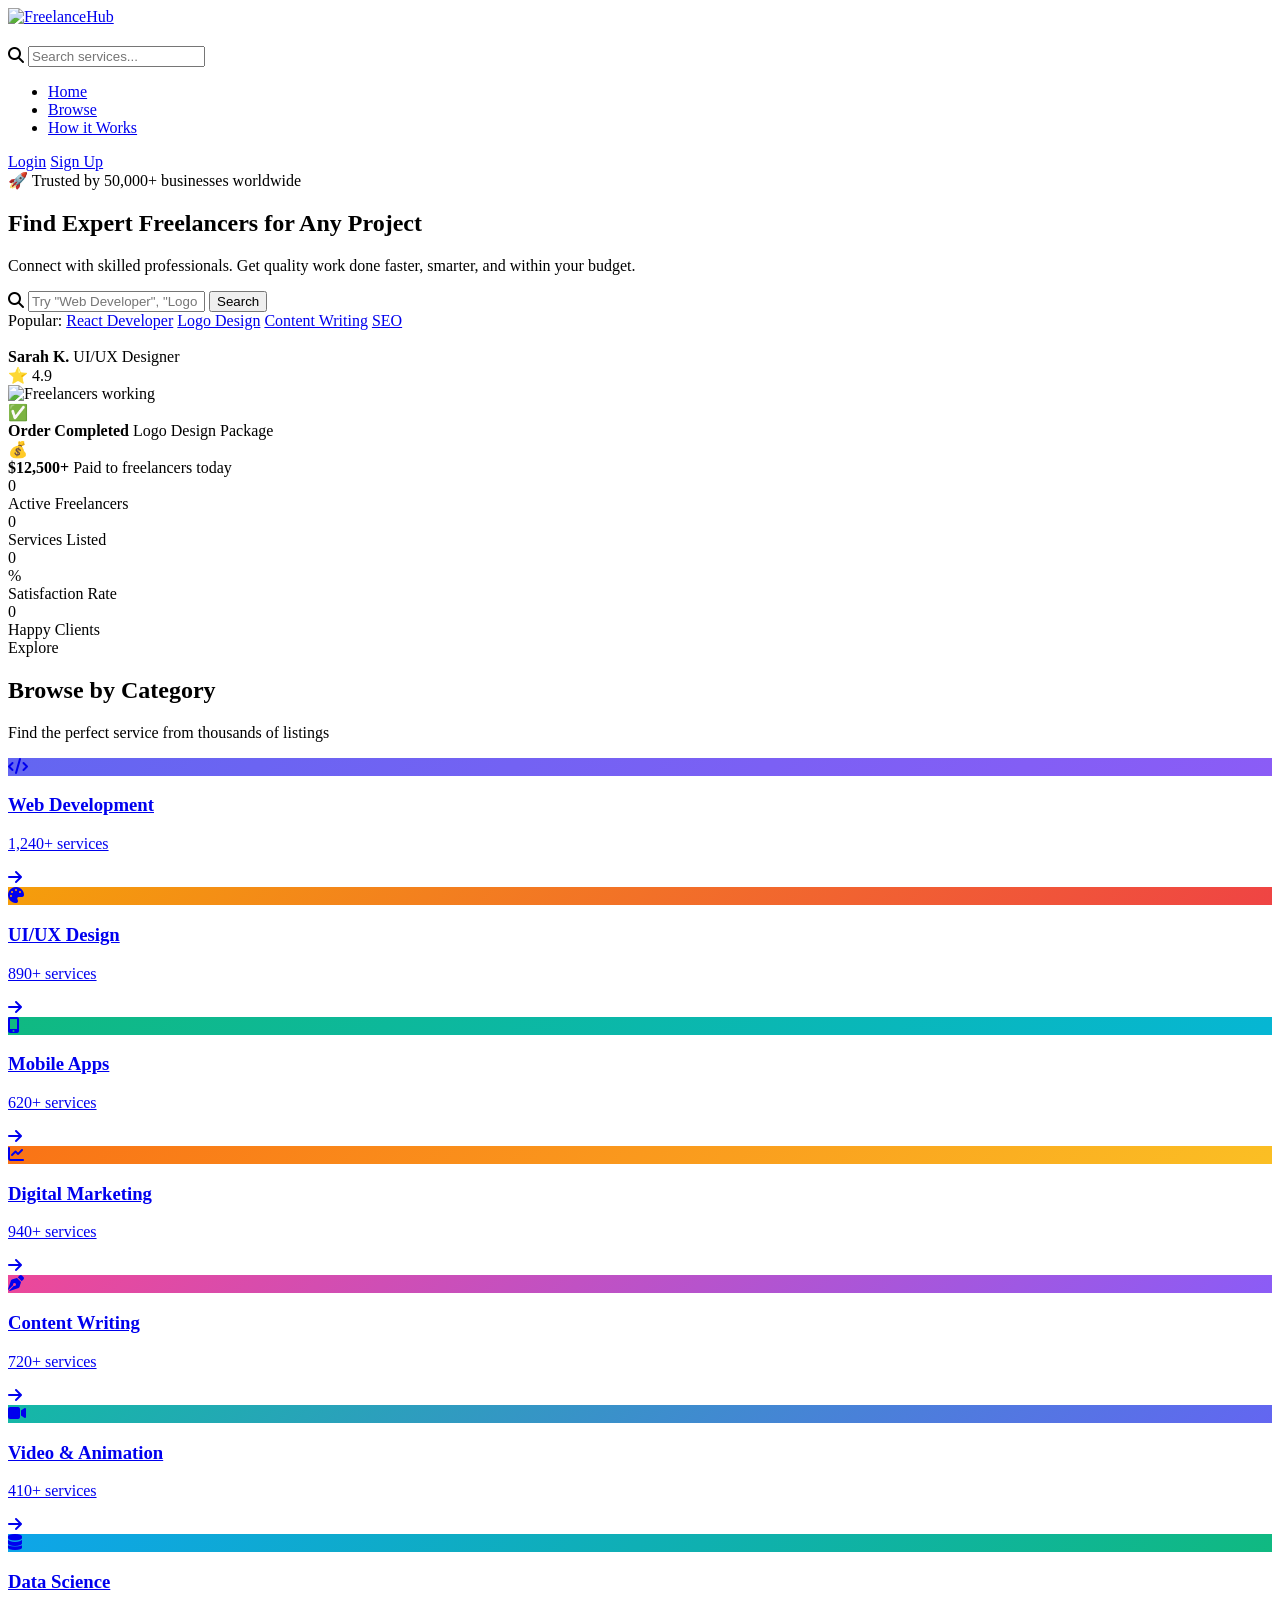
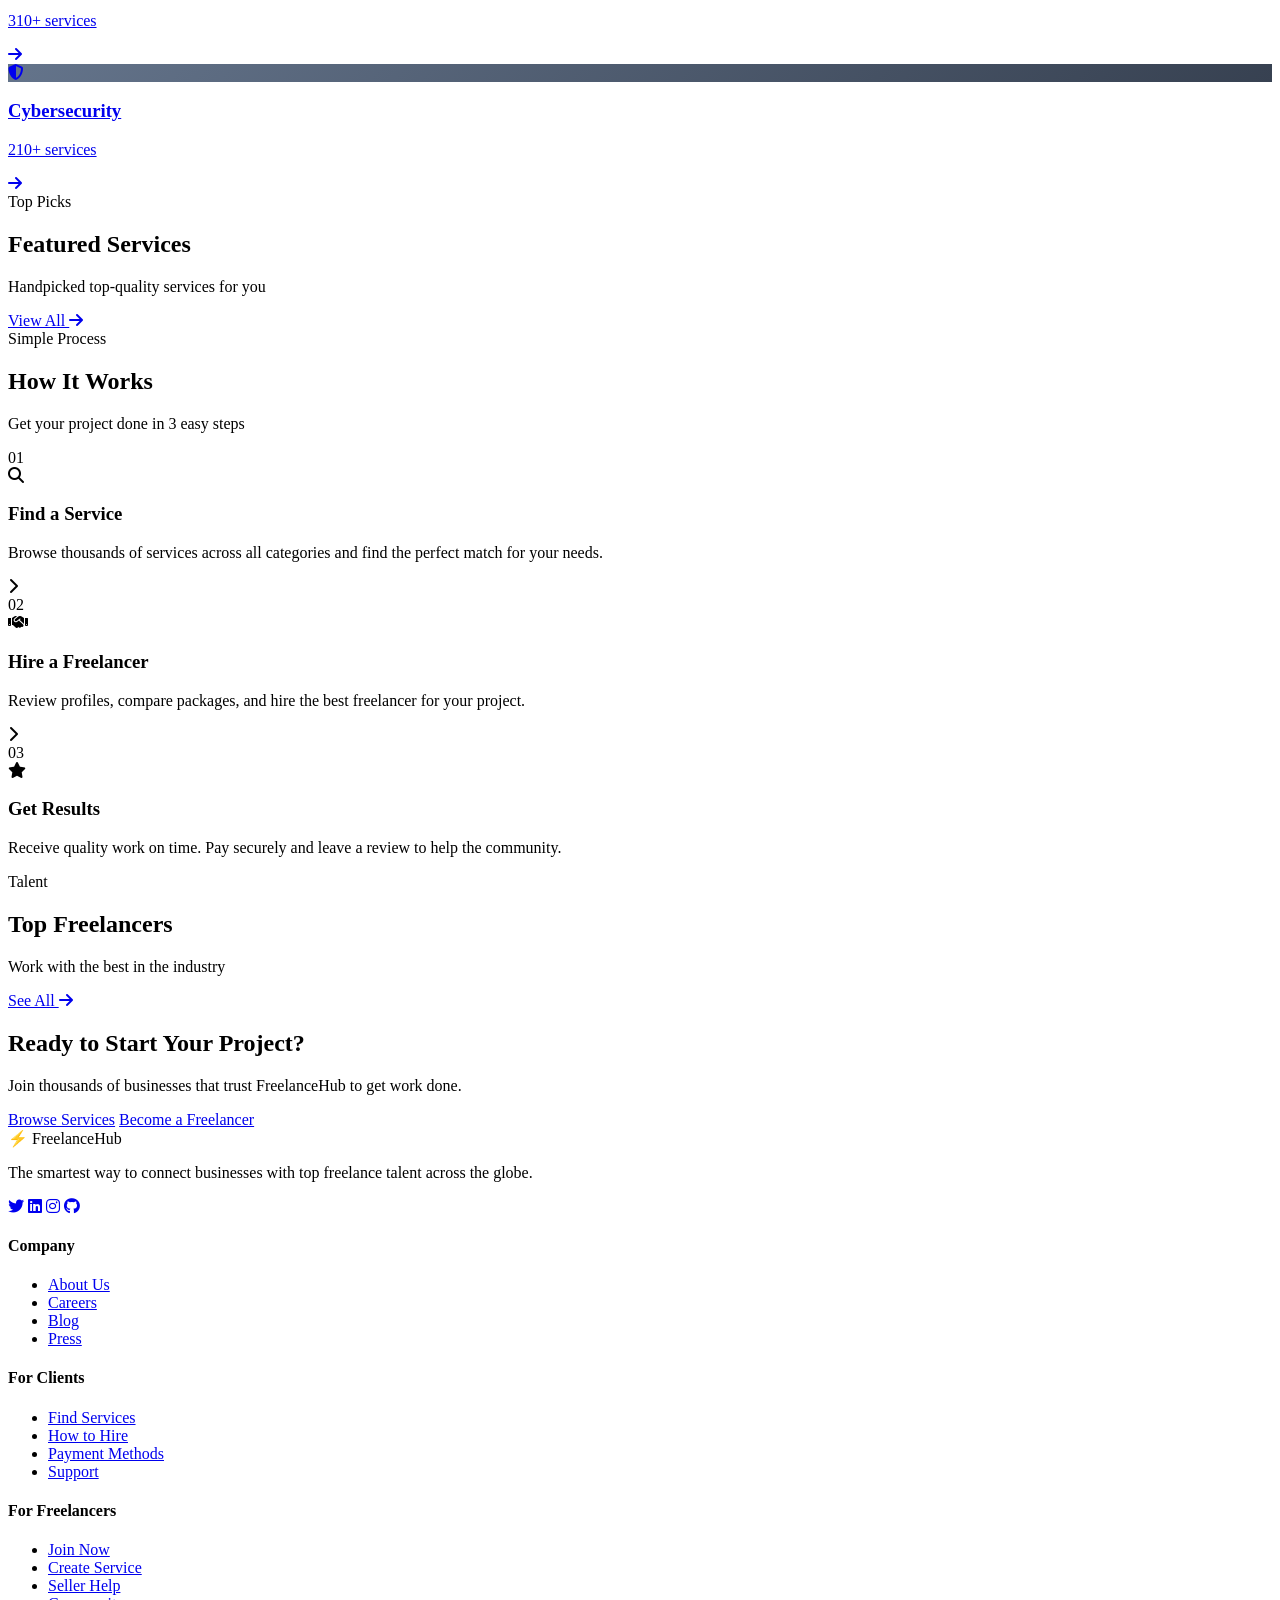
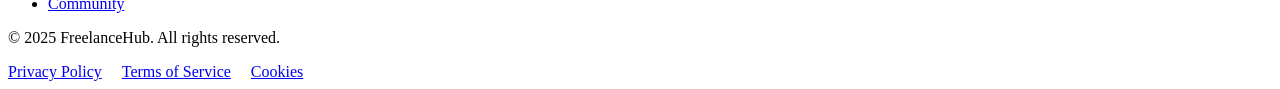
==== index.html @ 676a35e8 "Add files via upload" ====
<!doctype html>
<html lang="en">
  <head>
    <meta charset="UTF-8" />
    <meta name="viewport" content="width=device-width, initial-scale=1.0" />
    <title>FreelanceHub — Find Top Freelance Services</title>
    <!-- YAHAN ADD KARO ↓ -->
    <link rel="icon" type="image/svg+xml" href="assets/images/favicon.svg" />
    <link rel="stylesheet" href="css/style.css" />
    <link rel="stylesheet" href="css/home.css" />
    <link
      rel="stylesheet"
      href="https://cdnjs.cloudflare.com/ajax/libs/font-awesome/6.5.0/css/all.min.css"
    />
  </head>
  <body>
    <!-- ===== NAVBAR ===== -->
    <nav class="navbar" id="navbar">
      <div class="container">
        <div class="nav-inner">
          <a href="index.html" class="nav-logo">
            <img
              src="assets/images/logo.svg"
              alt="FreelanceHub"
              height="38"
              style="display: block"
            />
          </a>

          <div class="nav-search">
            <i class="fa fa-search search-icon"></i>
            <input
              type="text"
              placeholder="Search services..."
              id="navSearch"
            />
          </div>

          <ul class="nav-links">
            <li><a href="index.html" class="active">Home</a></li>
            <li><a href="browse.html">Browse</a></li>
            <li><a href="#">How it Works</a></li>
          </ul>

          <div class="nav-actions">
            <a href="login.html" class="btn btn-outline btn-sm">Login</a>
            <a href="register.html" class="btn btn-primary btn-sm">Sign Up</a>
          </div>

          <div class="hamburger" id="hamburger">
            <span></span><span></span><span></span>
          </div>
        </div>
      </div>
    </nav>

    <!-- ===== HERO SECTION ===== -->
    <section class="hero">
      <div class="hero-bg">
        <div class="hero-blob blob-1"></div>
        <div class="hero-blob blob-2"></div>
        <div class="hero-blob blob-3"></div>
      </div>

      <div class="container">
        <div class="hero-content">
          <div class="hero-badge">
            <span>🚀</span> Trusted by 50,000+ businesses worldwide
          </div>

          <h1 class="hero-title">
            Find <span class="gradient-text">Expert Freelancers</span>
            for Any Project
          </h1>

          <p class="hero-subtitle">
            Connect with skilled professionals. Get quality work done faster,
            smarter, and within your budget.
          </p>

          <!-- Search Bar -->
          <div class="hero-search">
            <div class="search-wrap">
              <i class="fa fa-search"></i>
              <input
                type="text"
                id="heroSearch"
                placeholder='Try "Web Developer", "Logo Design", "SEO"...'
              />
              <button class="search-btn" onclick="handleSearch()">
                Search
              </button>
            </div>
            <div class="popular-tags">
              <span>Popular:</span>
              <a href="browse.html?search=React Developer">React Developer</a>
              <a href="browse.html?search=Logo Design">Logo Design</a>
              <a href="browse.html?search=Content Writing">Content Writing</a>
              <a href="browse.html?search=SEO">SEO</a>
            </div>
          </div>
        </div>

        <!-- Hero Image / Illustration -->
        <div class="hero-visual">
          <div class="hero-card floating-card card-1">
            <div class="fc-avatar">
              <img src="https://i.pravatar.cc/40?img=1" alt="" />
              <div class="online-dot"></div>
            </div>
            <div class="fc-info">
              <strong>Sarah K.</strong>
              <span>UI/UX Designer</span>
            </div>
            <div class="fc-rating">⭐ 4.9</div>
          </div>

          <div class="hero-img-wrap">
            <img
              src="https://images.unsplash.com/photo-1600880292203-757bb62b4baf?w=500&q=80"
              alt="Freelancers working"
              class="hero-img"
            />
            <div class="hero-img-overlay"></div>
          </div>

          <div class="hero-card floating-card card-2">
            <div class="fc-icon">✅</div>
            <div class="fc-info">
              <strong>Order Completed</strong>
              <span>Logo Design Package</span>
            </div>
          </div>

          <div class="hero-card floating-card card-3">
            <div class="fc-icon">💰</div>
            <div class="fc-info">
              <strong>$12,500+</strong>
              <span>Paid to freelancers today</span>
            </div>
          </div>
        </div>
      </div>
    </section>

    <!-- ===== STATS SECTION ===== -->
    <section class="stats-section">
      <div class="container">
        <div class="stats-grid">
          <div class="stat-item">
            <div class="stat-number" data-target="5000">0</div>
            <div class="stat-label">Active Freelancers</div>
          </div>
          <div class="stat-item">
            <div class="stat-number" data-target="12000">0</div>
            <div class="stat-label">Services Listed</div>
          </div>
          <div class="stat-item">
            <div class="stat-number" data-target="98">0</div>
            <div class="stat-suffix">%</div>
            <div class="stat-label">Satisfaction Rate</div>
          </div>
          <div class="stat-item">
            <div class="stat-number" data-target="50000">0</div>
            <div class="stat-label">Happy Clients</div>
          </div>
        </div>
      </div>
    </section>

    <!-- ===== CATEGORIES SECTION ===== -->
    <section class="section-padding categories-section">
      <div class="container">
        <div class="section-header text-center">
          <div class="section-tag">Explore</div>
          <h2 class="section-title">Browse by Category</h2>
          <p class="section-subtitle">
            Find the perfect service from thousands of listings
          </p>
        </div>

        <div class="categories-grid">
          <a href="browse.html?category=Web+Development" class="category-card">
            <div
              class="cat-icon"
              style="background: linear-gradient(135deg, #6366f1, #8b5cf6)"
            >
              <i class="fa fa-code"></i>
            </div>
            <h3>Web Development</h3>
            <p>1,240+ services</p>
            <div class="cat-arrow"><i class="fa fa-arrow-right"></i></div>
          </a>

          <a href="browse.html?category=UI+UX+Design" class="category-card">
            <div
              class="cat-icon"
              style="background: linear-gradient(135deg, #f59e0b, #ef4444)"
            >
              <i class="fa fa-palette"></i>
            </div>
            <h3>UI/UX Design</h3>
            <p>890+ services</p>
            <div class="cat-arrow"><i class="fa fa-arrow-right"></i></div>
          </a>

          <a
            href="browse.html?category=Mobile+Development"
            class="category-card"
          >
            <div
              class="cat-icon"
              style="background: linear-gradient(135deg, #10b981, #06b6d4)"
            >
              <i class="fa fa-mobile-alt"></i>
            </div>
            <h3>Mobile Apps</h3>
            <p>620+ services</p>
            <div class="cat-arrow"><i class="fa fa-arrow-right"></i></div>
          </a>

          <a
            href="browse.html?category=Digital+Marketing"
            class="category-card"
          >
            <div
              class="cat-icon"
              style="background: linear-gradient(135deg, #f97316, #fbbf24)"
            >
              <i class="fa fa-chart-line"></i>
            </div>
            <h3>Digital Marketing</h3>
            <p>940+ services</p>
            <div class="cat-arrow"><i class="fa fa-arrow-right"></i></div>
          </a>

          <a href="browse.html?category=Content+Writing" class="category-card">
            <div
              class="cat-icon"
              style="background: linear-gradient(135deg, #ec4899, #8b5cf6)"
            >
              <i class="fa fa-pen-nib"></i>
            </div>
            <h3>Content Writing</h3>
            <p>720+ services</p>
            <div class="cat-arrow"><i class="fa fa-arrow-right"></i></div>
          </a>

          <a href="browse.html?category=Video+Animation" class="category-card">
            <div
              class="cat-icon"
              style="background: linear-gradient(135deg, #14b8a6, #6366f1)"
            >
              <i class="fa fa-video"></i>
            </div>
            <h3>Video & Animation</h3>
            <p>410+ services</p>
            <div class="cat-arrow"><i class="fa fa-arrow-right"></i></div>
          </a>

          <a href="browse.html?category=Data+Science" class="category-card">
            <div
              class="cat-icon"
              style="background: linear-gradient(135deg, #0ea5e9, #10b981)"
            >
              <i class="fa fa-database"></i>
            </div>
            <h3>Data Science</h3>
            <p>310+ services</p>
            <div class="cat-arrow"><i class="fa fa-arrow-right"></i></div>
          </a>

          <a href="browse.html?category=Cybersecurity" class="category-card">
            <div
              class="cat-icon"
              style="background: linear-gradient(135deg, #64748b, #374151)"
            >
              <i class="fa fa-shield-halved"></i>
            </div>
            <h3>Cybersecurity</h3>
            <p>210+ services</p>
            <div class="cat-arrow"><i class="fa fa-arrow-right"></i></div>
          </a>
        </div>
      </div>
    </section>

    <!-- ===== FEATURED SERVICES ===== -->
    <section class="section-padding featured-section">
      <div class="container">
        <div class="section-header">
          <div>
            <div class="section-tag">Top Picks</div>
            <h2 class="section-title">Featured Services</h2>
            <p class="section-subtitle">
              Handpicked top-quality services for you
            </p>
          </div>
          <a href="browse.html" class="btn btn-outline">
            View All <i class="fa fa-arrow-right"></i>
          </a>
        </div>

        <div class="services-grid" id="featuredServices">
          <!-- Cards injected by JS -->
        </div>
      </div>
    </section>

    <!-- ===== HOW IT WORKS ===== -->
    <section class="section-padding how-section">
      <div class="container">
        <div class="section-header text-center">
          <div class="section-tag">Simple Process</div>
          <h2 class="section-title">How It Works</h2>
          <p class="section-subtitle">Get your project done in 3 easy steps</p>
        </div>

        <div class="steps-grid">
          <div class="step-card">
            <div class="step-number">01</div>
            <div class="step-icon"><i class="fa fa-search"></i></div>
            <h3>Find a Service</h3>
            <p>
              Browse thousands of services across all categories and find the
              perfect match for your needs.
            </p>
          </div>
          <div class="step-connector"><i class="fa fa-chevron-right"></i></div>

          <div class="step-card">
            <div class="step-number">02</div>
            <div class="step-icon"><i class="fa fa-handshake"></i></div>
            <h3>Hire a Freelancer</h3>
            <p>
              Review profiles, compare packages, and hire the best freelancer
              for your project.
            </p>
          </div>
          <div class="step-connector"><i class="fa fa-chevron-right"></i></div>

          <div class="step-card">
            <div class="step-number">03</div>
            <div class="step-icon"><i class="fa fa-star"></i></div>
            <h3>Get Results</h3>
            <p>
              Receive quality work on time. Pay securely and leave a review to
              help the community.
            </p>
          </div>
        </div>
      </div>
    </section>

    <!-- ===== TOP FREELANCERS ===== -->
    <section class="section-padding freelancers-section">
      <div class="container">
        <div class="section-header">
          <div>
            <div class="section-tag">Talent</div>
            <h2 class="section-title">Top Freelancers</h2>
            <p class="section-subtitle">Work with the best in the industry</p>
          </div>
          <a href="browse.html" class="btn btn-outline">
            See All <i class="fa fa-arrow-right"></i>
          </a>
        </div>

        <div class="freelancers-grid" id="topFreelancers">
          <!-- Injected by JS -->
        </div>
      </div>
    </section>

    <!-- ===== CTA SECTION ===== -->
    <section class="cta-section">
      <div class="container">
        <div class="cta-inner">
          <div class="cta-blob"></div>
          <h2>Ready to Start Your Project?</h2>
          <p>
            Join thousands of businesses that trust FreelanceHub to get work
            done.
          </p>
          <div class="cta-actions">
            <a href="browse.html" class="btn btn-white btn-lg"
              >Browse Services</a
            >
            <a href="register.html" class="btn btn-outline-white btn-lg"
              >Become a Freelancer</a
            >
          </div>
        </div>
      </div>
    </section>

    <!-- ===== FOOTER ===== -->
    <footer class="footer">
      <div class="container">
        <div class="footer-grid">
          <div class="footer-brand">
            <div class="logo">⚡ FreelanceHub</div>
            <p>
              The smartest way to connect businesses with top freelance talent
              across the globe.
            </p>
            <div class="footer-socials">
              <a href="#" class="social-btn"><i class="fab fa-twitter"></i></a>
              <a href="#" class="social-btn"><i class="fab fa-linkedin"></i></a>
              <a href="#" class="social-btn"
                ><i class="fab fa-instagram"></i
              ></a>
              <a href="#" class="social-btn"><i class="fab fa-github"></i></a>
            </div>
          </div>

          <div class="footer-col">
            <h4>Company</h4>
            <ul>
              <li><a href="#">About Us</a></li>
              <li><a href="#">Careers</a></li>
              <li><a href="#">Blog</a></li>
              <li><a href="#">Press</a></li>
            </ul>
          </div>

          <div class="footer-col">
            <h4>For Clients</h4>
            <ul>
              <li><a href="browse.html">Find Services</a></li>
              <li><a href="#">How to Hire</a></li>
              <li><a href="#">Payment Methods</a></li>
              <li><a href="#">Support</a></li>
            </ul>
          </div>

          <div class="footer-col">
            <h4>For Freelancers</h4>
            <ul>
              <li><a href="register.html">Join Now</a></li>
              <li><a href="#">Create Service</a></li>
              <li><a href="#">Seller Help</a></li>
              <li><a href="#">Community</a></li>
            </ul>
          </div>
        </div>

        <div class="footer-bottom">
          <p>&copy; 2025 FreelanceHub. All rights reserved.</p>
          <div style="display: flex; gap: 20px">
            <a href="#">Privacy Policy</a>
            <a href="#">Terms of Service</a>
            <a href="#">Cookies</a>
          </div>
        </div>
      </div>
    </footer>

    <script src="js/main.js"></script>
    <script src="js/home.js"></script>
  </body>
</html>
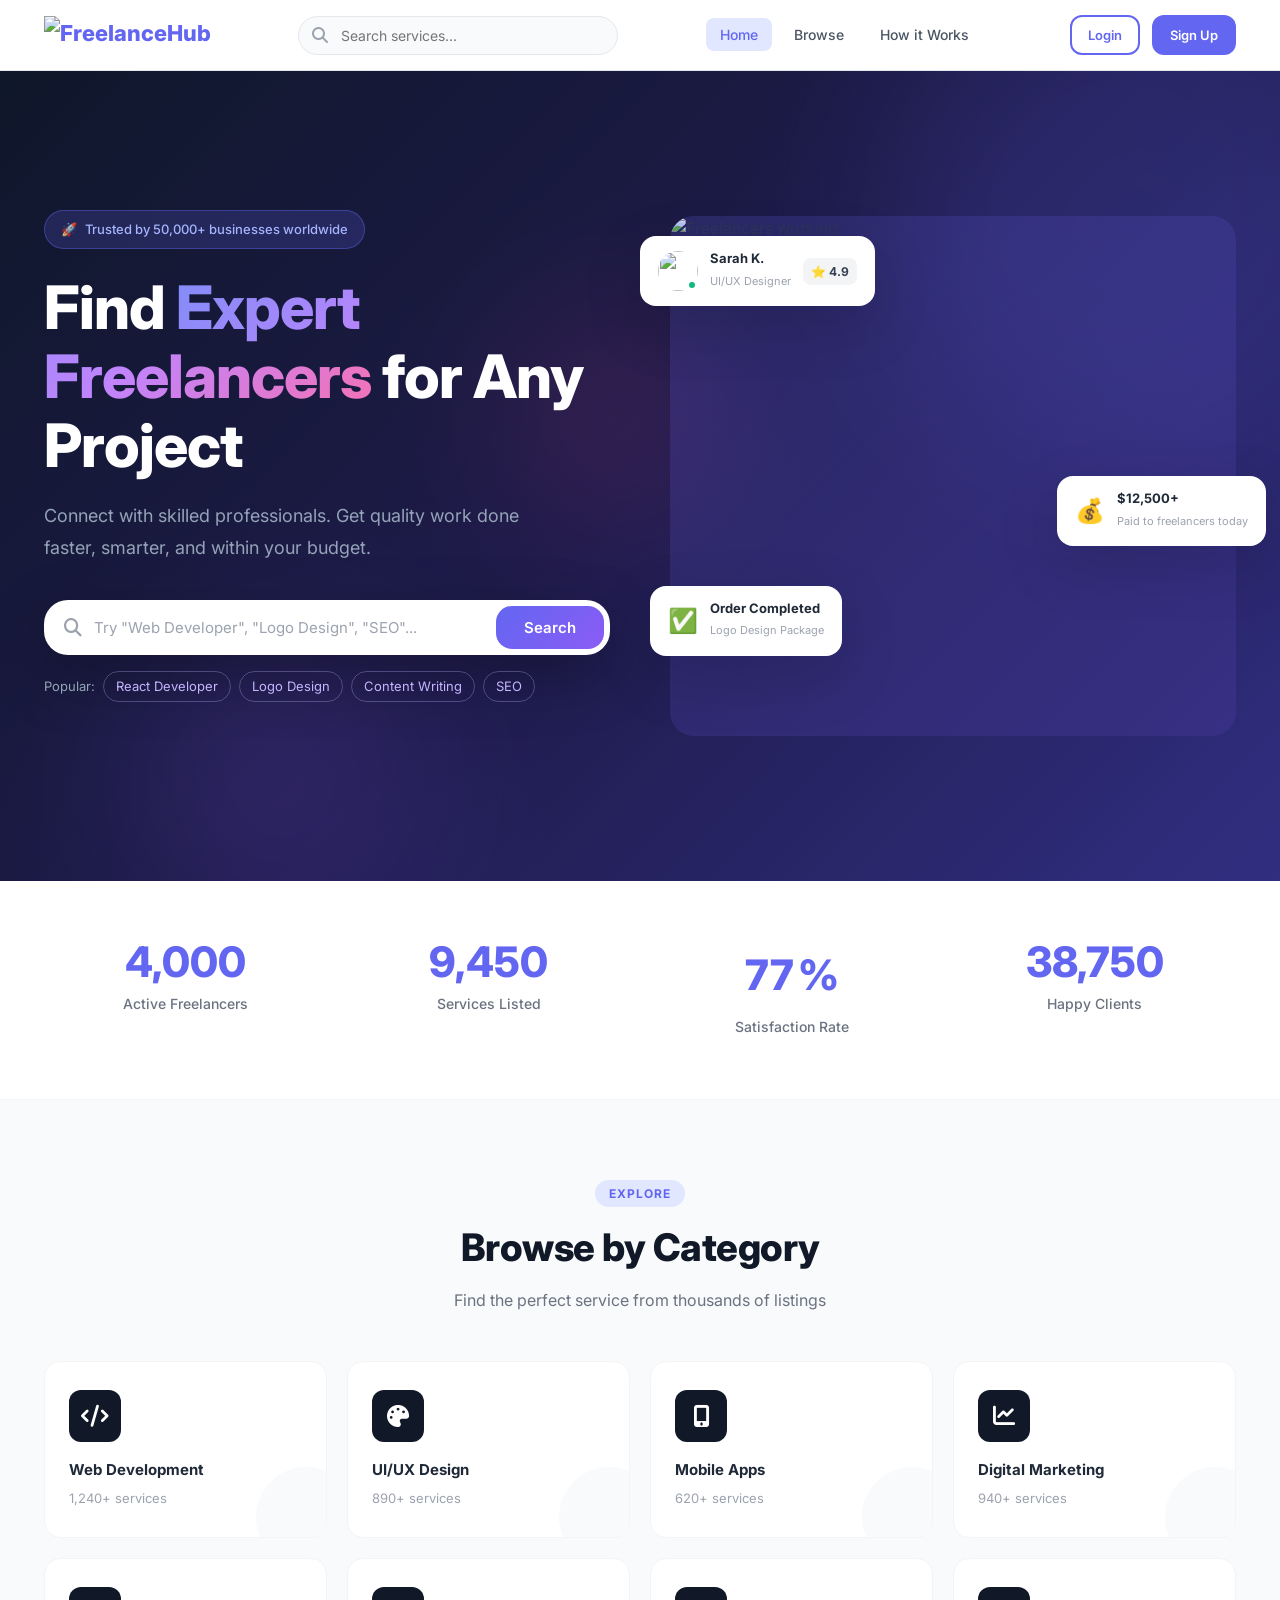
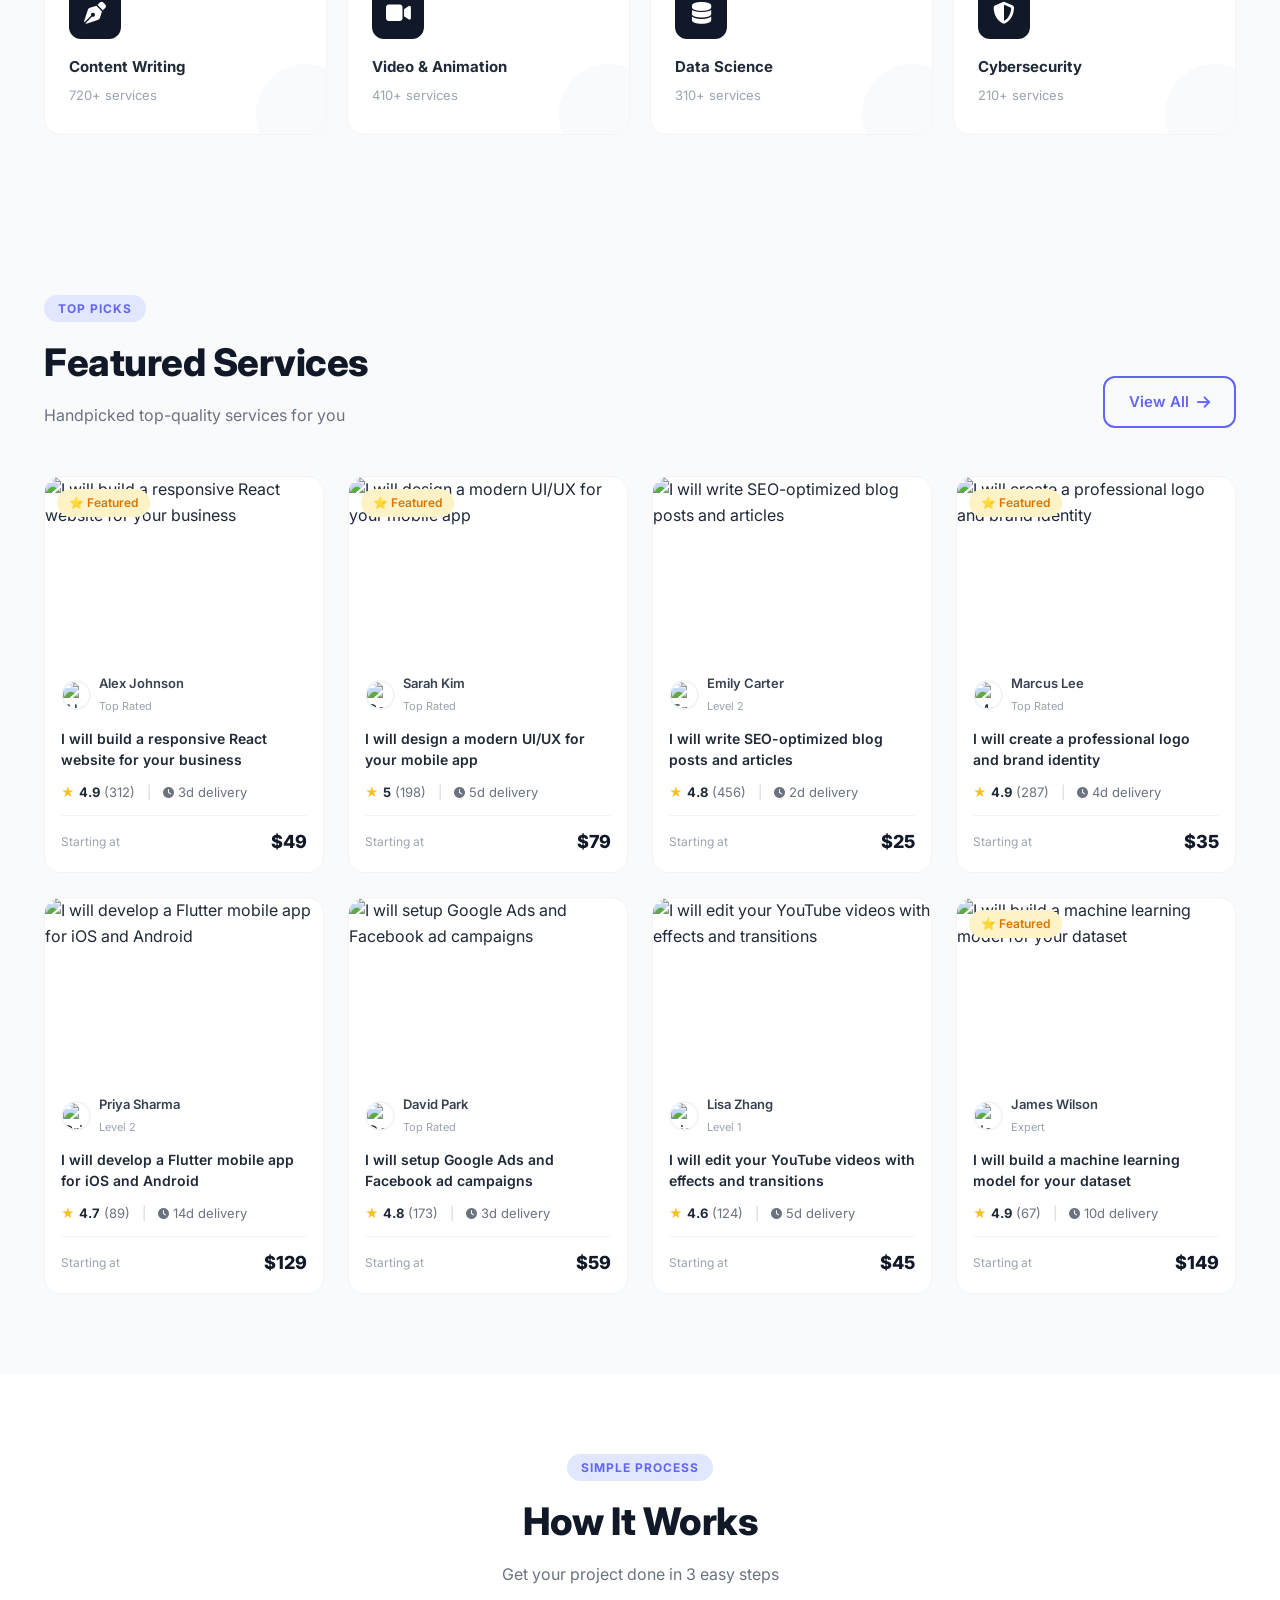
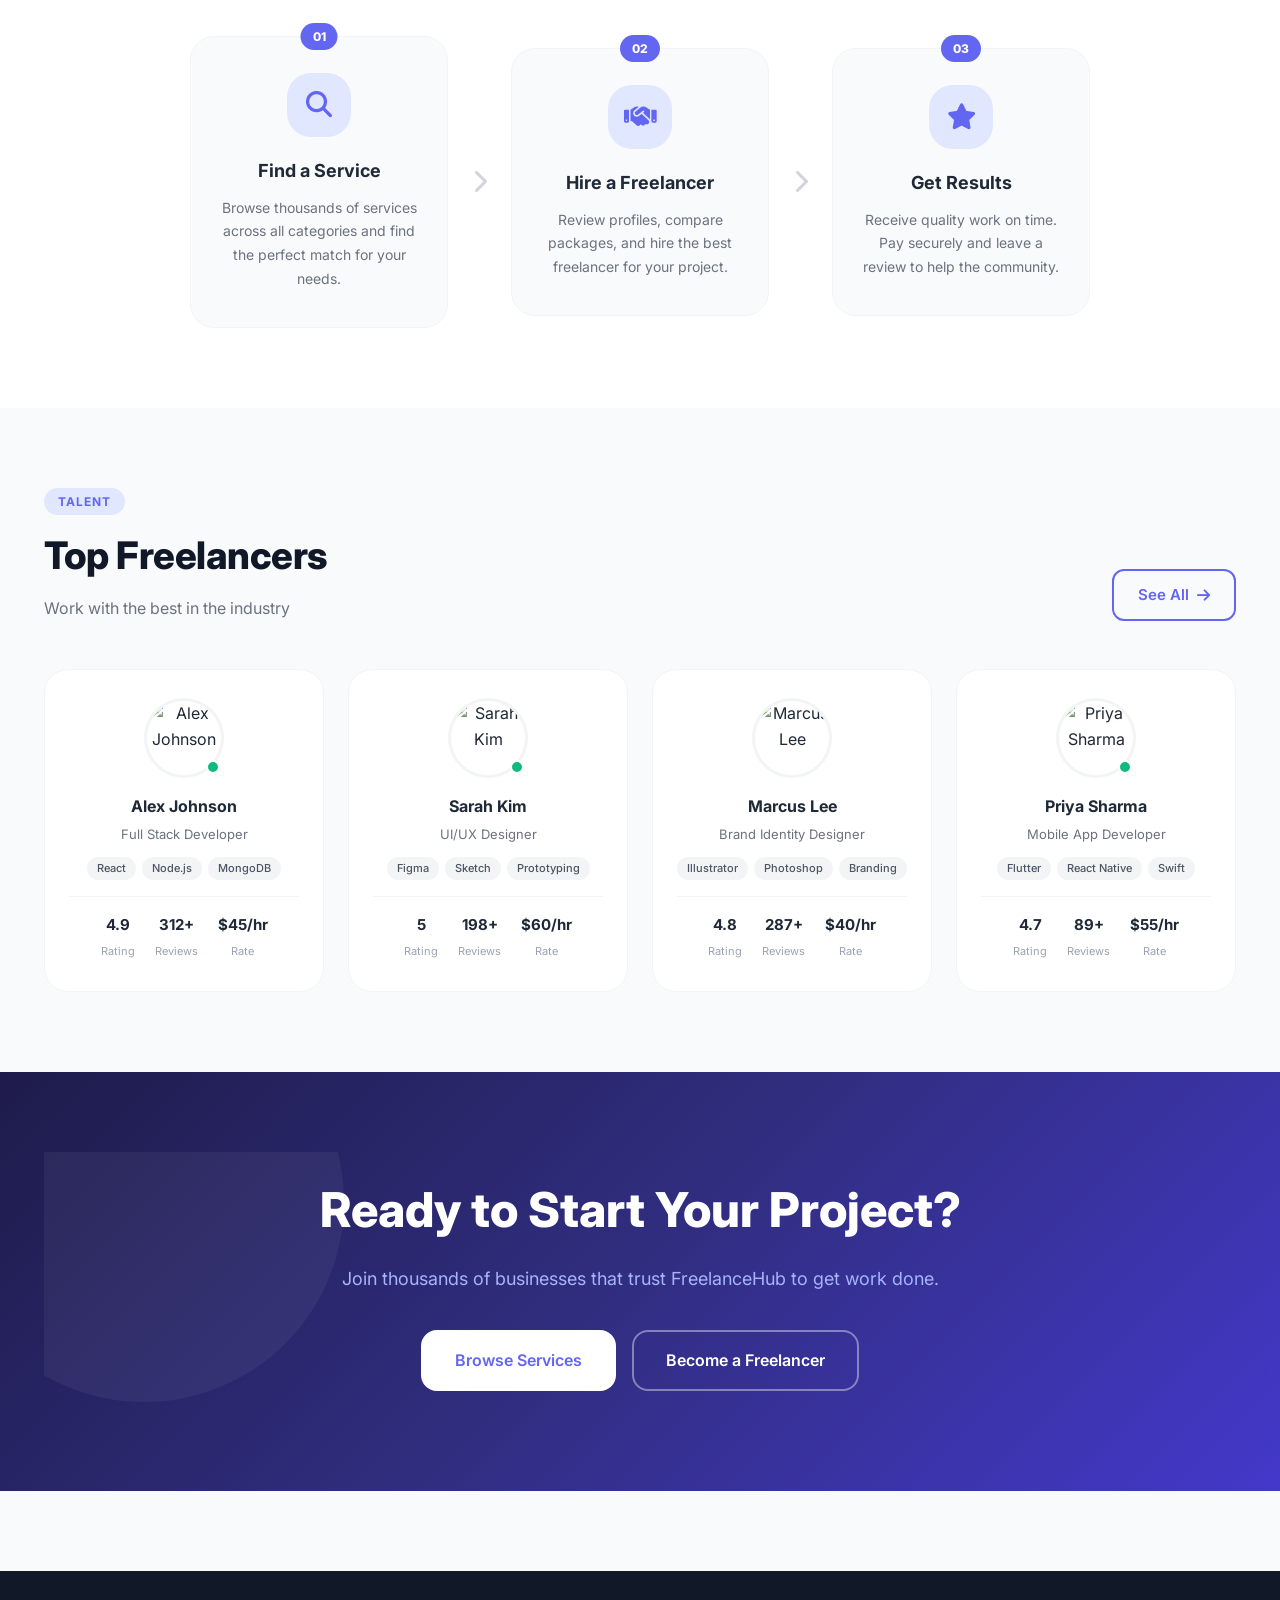
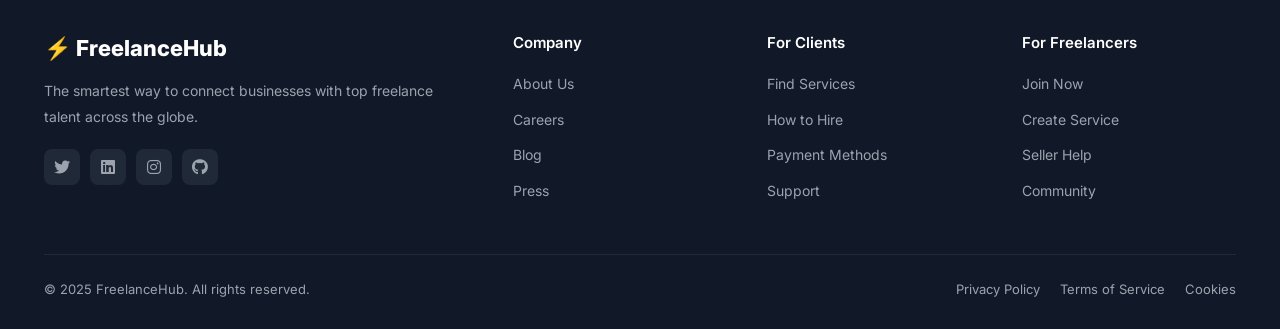
==== commit 69e0e7aa: "Update index.html" ====
--- a/index.html
+++ b/index.html
@@ -180,108 +180,81 @@
         </div>
 
         <div class="categories-grid">
-          <a href="browse.html?category=Web+Development" class="category-card">
-            <div
-              class="cat-icon"
-              style="background: linear-gradient(135deg, #6366f1, #8b5cf6)"
-            >
-              <i class="fa fa-code"></i>
-            </div>
-            <h3>Web Development</h3>
-            <p>1,240+ services</p>
-            <div class="cat-arrow"><i class="fa fa-arrow-right"></i></div>
-          </a>
-
-          <a href="browse.html?category=UI+UX+Design" class="category-card">
-            <div
-              class="cat-icon"
-              style="background: linear-gradient(135deg, #f59e0b, #ef4444)"
-            >
-              <i class="fa fa-palette"></i>
-            </div>
-            <h3>UI/UX Design</h3>
-            <p>890+ services</p>
-            <div class="cat-arrow"><i class="fa fa-arrow-right"></i></div>
-          </a>
-
-          <a
-            href="browse.html?category=Mobile+Development"
-            class="category-card"
-          >
-            <div
-              class="cat-icon"
-              style="background: linear-gradient(135deg, #10b981, #06b6d4)"
-            >
-              <i class="fa fa-mobile-alt"></i>
-            </div>
-            <h3>Mobile Apps</h3>
-            <p>620+ services</p>
-            <div class="cat-arrow"><i class="fa fa-arrow-right"></i></div>
-          </a>
-
-          <a
-            href="browse.html?category=Digital+Marketing"
-            class="category-card"
-          >
-            <div
-              class="cat-icon"
-              style="background: linear-gradient(135deg, #f97316, #fbbf24)"
-            >
-              <i class="fa fa-chart-line"></i>
-            </div>
-            <h3>Digital Marketing</h3>
-            <p>940+ services</p>
-            <div class="cat-arrow"><i class="fa fa-arrow-right"></i></div>
-          </a>
-
-          <a href="browse.html?category=Content+Writing" class="category-card">
-            <div
-              class="cat-icon"
-              style="background: linear-gradient(135deg, #ec4899, #8b5cf6)"
-            >
-              <i class="fa fa-pen-nib"></i>
-            </div>
-            <h3>Content Writing</h3>
-            <p>720+ services</p>
-            <div class="cat-arrow"><i class="fa fa-arrow-right"></i></div>
-          </a>
-
-          <a href="browse.html?category=Video+Animation" class="category-card">
-            <div
-              class="cat-icon"
-              style="background: linear-gradient(135deg, #14b8a6, #6366f1)"
-            >
-              <i class="fa fa-video"></i>
-            </div>
-            <h3>Video & Animation</h3>
-            <p>410+ services</p>
-            <div class="cat-arrow"><i class="fa fa-arrow-right"></i></div>
-          </a>
-
-          <a href="browse.html?category=Data+Science" class="category-card">
-            <div
-              class="cat-icon"
-              style="background: linear-gradient(135deg, #0ea5e9, #10b981)"
-            >
-              <i class="fa fa-database"></i>
-            </div>
-            <h3>Data Science</h3>
-            <p>310+ services</p>
-            <div class="cat-arrow"><i class="fa fa-arrow-right"></i></div>
-          </a>
-
-          <a href="browse.html?category=Cybersecurity" class="category-card">
-            <div
-              class="cat-icon"
-              style="background: linear-gradient(135deg, #64748b, #374151)"
-            >
-              <i class="fa fa-shield-halved"></i>
-            </div>
-            <h3>Cybersecurity</h3>
-            <p>210+ services</p>
-            <div class="cat-arrow"><i class="fa fa-arrow-right"></i></div>
-          </a>
-        </div>
+
+  <a href="browse.html?category=Web+Development" class="category-card">
+    <div class="cat-icon" style="background:var(--gray-900);">
+      <i class="fa fa-code" style="color:white; font-size:22px;"></i>
+    </div>
+    <h3>Web Development</h3>
+    <p>1,240+ services</p>
+    <div class="cat-arrow"><i class="fa fa-arrow-right"></i></div>
+  </a>
+
+  <a href="browse.html?category=UI+UX+Design" class="category-card">
+    <div class="cat-icon" style="background:var(--gray-900);">
+      <i class="fa fa-palette" style="color:white; font-size:22px;"></i>
+    </div>
+    <h3>UI/UX Design</h3>
+    <p>890+ services</p>
+    <div class="cat-arrow"><i class="fa fa-arrow-right"></i></div>
+  </a>
+
+  <a href="browse.html?category=Mobile+Development" class="category-card">
+    <div class="cat-icon" style="background:var(--gray-900);">
+      <i class="fa fa-mobile-alt" style="color:white; font-size:22px;"></i>
+    </div>
+    <h3>Mobile Apps</h3>
+    <p>620+ services</p>
+    <div class="cat-arrow"><i class="fa fa-arrow-right"></i></div>
+  </a>
+
+  <a href="browse.html?category=Digital+Marketing" class="category-card">
+    <div class="cat-icon" style="background:var(--gray-900);">
+      <i class="fa fa-chart-line" style="color:white; font-size:22px;"></i>
+    </div>
+    <h3>Digital Marketing</h3>
+    <p>940+ services</p>
+    <div class="cat-arrow"><i class="fa fa-arrow-right"></i></div>
+  </a>
+
+  <a href="browse.html?category=Content+Writing" class="category-card">
+    <div class="cat-icon" style="background:var(--gray-900);">
+      <i class="fa fa-pen-nib" style="color:white; font-size:22px;"></i>
+    </div>
+    <h3>Content Writing</h3>
+    <p>720+ services</p>
+    <div class="cat-arrow"><i class="fa fa-arrow-right"></i></div>
+  </a>
+
+  <a href="browse.html?category=Video+Animation" class="category-card">
+    <div class="cat-icon" style="background:var(--gray-900);">
+      <i class="fa fa-video" style="color:white; font-size:22px;"></i>
+    </div>
+    <h3>Video & Animation</h3>
+    <p>410+ services</p>
+    <div class="cat-arrow"><i class="fa fa-arrow-right"></i></div>
+  </a>
+
+  <a href="browse.html?category=Data+Science" class="category-card">
+    <div class="cat-icon" style="background:var(--gray-900);">
+      <i class="fa fa-database" style="color:white; font-size:22px;"></i>
+    </div>
+    <h3>Data Science</h3>
+    <p>310+ services</p>
+    <div class="cat-arrow"><i class="fa fa-arrow-right"></i></div>
+  </a>
+
+  <a href="browse.html?category=Cybersecurity" class="category-card">
+    <div class="cat-icon" style="background:var(--gray-900);">
+      <i class="fa fa-shield-halved" style="color:white; font-size:22px;"></i>
+    </div>
+    <h3>Cybersecurity</h3>
+    <p>210+ services</p>
+    <div class="cat-arrow"><i class="fa fa-arrow-right"></i></div>
+  </a>
+
+</div>
+        
       </div>
     </section>
 
--- a/css/style.css
+++ b/css/style.css
@@ -0,0 +1,509 @@
+/* ============================================
+   GLOBAL STYLES - Freelancer Marketplace
+   ============================================ */
+
+@import url("https://fonts.googleapis.com/css2?family=Inter:wght@300;400;500;600;700;800&display=swap");
+
+/* === CSS VARIABLES === */
+:root {
+  --primary: #6366f1;
+  --primary-dark: #4f46e5;
+  --primary-light: #e0e7ff;
+  --secondary: #f59e0b;
+  --success: #10b981;
+  --danger: #ef4444;
+  --dark: #0f172a;
+  --gray-900: #111827;
+  --gray-800: #1f2937;
+  --gray-700: #374151;
+  --gray-600: #4b5563;
+  --gray-500: #6b7280;
+  --gray-400: #9ca3af;
+  --gray-300: #d1d5db;
+  --gray-200: #e5e7eb;
+  --gray-100: #f3f4f6;
+  --gray-50: #f9fafb;
+  --white: #ffffff;
+  --shadow-sm: 0 1px 3px rgba(0, 0, 0, 0.08);
+  --shadow-md: 0 4px 16px rgba(0, 0, 0, 0.1);
+  --shadow-lg: 0 8px 32px rgba(0, 0, 0, 0.12);
+  --shadow-xl: 0 20px 60px rgba(0, 0, 0, 0.15);
+  --radius-sm: 8px;
+  --radius-md: 12px;
+  --radius-lg: 16px;
+  --radius-xl: 24px;
+  --radius-full: 9999px;
+  --transition: all 0.3s cubic-bezier(0.4, 0, 0.2, 1);
+  --font: "Inter", sans-serif;
+}
+
+/* === RESET === */
+*,
+*::before,
+*::after {
+  margin: 0;
+  padding: 0;
+  box-sizing: border-box;
+}
+
+html {
+  scroll-behavior: smooth;
+  font-size: 16px;
+}
+
+body {
+  font-family: var(--font);
+  background-color: var(--gray-50);
+  color: var(--gray-800);
+  line-height: 1.6;
+  -webkit-font-smoothing: antialiased;
+}
+
+a {
+  text-decoration: none;
+  color: inherit;
+  transition: var(--transition);
+}
+
+img {
+  max-width: 100%;
+  display: block;
+}
+
+ul {
+  list-style: none;
+}
+
+button {
+  cursor: pointer;
+  border: none;
+  font-family: var(--font);
+}
+
+input,
+textarea,
+select {
+  font-family: var(--font);
+  outline: none;
+}
+
+/* === UTILITY CLASSES === */
+.container {
+  max-width: 1240px;
+  margin: 0 auto;
+  padding: 0 24px;
+}
+
+.section-padding {
+  padding: 80px 0;
+}
+
+.text-center {
+  text-align: center;
+}
+.text-primary {
+  color: var(--primary);
+}
+.text-gray {
+  color: var(--gray-500);
+}
+
+.badge {
+  display: inline-flex;
+  align-items: center;
+  gap: 4px;
+  padding: 4px 12px;
+  border-radius: var(--radius-full);
+  font-size: 12px;
+  font-weight: 600;
+}
+
+.badge-primary {
+  background: var(--primary-light);
+  color: var(--primary);
+}
+
+.badge-success {
+  background: #d1fae5;
+  color: var(--success);
+}
+
+.badge-warning {
+  background: #fef3c7;
+  color: #d97706;
+}
+
+/* === BUTTONS === */
+.btn {
+  display: inline-flex;
+  align-items: center;
+  justify-content: center;
+  gap: 8px;
+  padding: 12px 24px;
+  border-radius: var(--radius-md);
+  font-size: 15px;
+  font-weight: 600;
+  transition: var(--transition);
+  cursor: pointer;
+  border: 2px solid transparent;
+}
+
+.btn-primary {
+  background: var(--primary);
+  color: var(--white);
+}
+
+.btn-primary:hover {
+  background: var(--primary-dark);
+  transform: translateY(-2px);
+  box-shadow: 0 8px 24px rgba(99, 102, 241, 0.35);
+}
+
+.btn-outline {
+  background: transparent;
+  color: var(--primary);
+  border-color: var(--primary);
+}
+
+.btn-outline:hover {
+  background: var(--primary);
+  color: var(--white);
+  transform: translateY(-2px);
+}
+
+.btn-white {
+  background: var(--white);
+  color: var(--primary);
+}
+
+.btn-white:hover {
+  background: var(--gray-100);
+  transform: translateY(-2px);
+}
+
+.btn-sm {
+  padding: 8px 16px;
+  font-size: 13px;
+}
+
+.btn-lg {
+  padding: 16px 32px;
+  font-size: 16px;
+  border-radius: var(--radius-lg);
+}
+
+/* === NAVBAR === */
+.navbar {
+  position: sticky;
+  top: 0;
+  z-index: 1000;
+  background: rgba(255, 255, 255, 0.95);
+  backdrop-filter: blur(20px);
+  -webkit-backdrop-filter: blur(20px);
+  border-bottom: 1px solid var(--gray-200);
+  transition: var(--transition);
+}
+
+.navbar.scrolled {
+  box-shadow: var(--shadow-md);
+}
+
+.nav-inner {
+  display: flex;
+  align-items: center;
+  justify-content: space-between;
+  height: 70px;
+  gap: 24px;
+}
+
+.nav-logo {
+  display: flex;
+  align-items: center;
+  gap: 10px;
+  font-size: 22px;
+  font-weight: 800;
+  color: var(--primary);
+  flex-shrink: 0;
+}
+
+.nav-logo span {
+  color: var(--gray-800);
+}
+
+.nav-logo .logo-icon {
+  width: 36px;
+  height: 36px;
+  background: linear-gradient(135deg, var(--primary), #8b5cf6);
+  border-radius: var(--radius-sm);
+  display: flex;
+  align-items: center;
+  justify-content: center;
+  color: white;
+  font-size: 18px;
+}
+
+.nav-links {
+  display: flex;
+  align-items: center;
+  gap: 8px;
+}
+
+.nav-links a {
+  padding: 8px 14px;
+  border-radius: var(--radius-sm);
+  font-size: 14px;
+  font-weight: 500;
+  color: var(--gray-600);
+}
+
+.nav-links a:hover,
+.nav-links a.active {
+  color: var(--primary);
+  background: var(--primary-light);
+}
+
+.nav-search {
+  flex: 1;
+  max-width: 320px;
+  position: relative;
+}
+
+.nav-search input {
+  width: 100%;
+  padding: 10px 16px 10px 42px;
+  border: 1.5px solid var(--gray-200);
+  border-radius: var(--radius-full);
+  font-size: 14px;
+  background: var(--gray-50);
+  transition: var(--transition);
+}
+
+.nav-search input:focus {
+  border-color: var(--primary);
+  background: white;
+  box-shadow: 0 0 0 4px rgba(99, 102, 241, 0.1);
+}
+
+.nav-search .search-icon {
+  position: absolute;
+  left: 14px;
+  top: 50%;
+  transform: translateY(-50%);
+  color: var(--gray-400);
+  font-size: 16px;
+}
+
+.nav-actions {
+  display: flex;
+  align-items: center;
+  gap: 12px;
+}
+
+.nav-avatar {
+  width: 38px;
+  height: 38px;
+  border-radius: var(--radius-full);
+  object-fit: cover;
+  cursor: pointer;
+  border: 2px solid var(--gray-200);
+  transition: var(--transition);
+}
+
+.nav-avatar:hover {
+  border-color: var(--primary);
+}
+
+/* Mobile menu toggle */
+.hamburger {
+  display: none;
+  flex-direction: column;
+  gap: 5px;
+  cursor: pointer;
+  padding: 4px;
+}
+
+.hamburger span {
+  display: block;
+  width: 24px;
+  height: 2px;
+  background: var(--gray-700);
+  border-radius: 2px;
+  transition: var(--transition);
+}
+
+/* === FOOTER === */
+.footer {
+  background: var(--gray-900);
+  color: var(--gray-400);
+  padding: 60px 0 30px;
+  margin-top: 80px;
+}
+
+.footer-grid {
+  display: grid;
+  grid-template-columns: 2fr 1fr 1fr 1fr;
+  gap: 40px;
+  padding-bottom: 40px;
+  border-bottom: 1px solid var(--gray-800);
+}
+
+.footer-brand .logo {
+  font-size: 22px;
+  font-weight: 800;
+  color: var(--white);
+  margin-bottom: 12px;
+}
+
+.footer-brand p {
+  font-size: 14px;
+  line-height: 1.8;
+  margin-bottom: 20px;
+}
+
+.footer-socials {
+  display: flex;
+  gap: 10px;
+}
+
+.social-btn {
+  width: 36px;
+  height: 36px;
+  border-radius: var(--radius-sm);
+  background: var(--gray-800);
+  display: flex;
+  align-items: center;
+  justify-content: center;
+  color: var(--gray-400);
+  font-size: 16px;
+  transition: var(--transition);
+}
+
+.social-btn:hover {
+  background: var(--primary);
+  color: white;
+  transform: translateY(-2px);
+}
+
+.footer-col h4 {
+  color: var(--white);
+  font-size: 15px;
+  font-weight: 600;
+  margin-bottom: 16px;
+}
+
+.footer-col ul li {
+  margin-bottom: 10px;
+}
+
+.footer-col ul li a {
+  font-size: 14px;
+  color: var(--gray-400);
+}
+
+.footer-col ul li a:hover {
+  color: var(--white);
+  padding-left: 4px;
+}
+
+.footer-bottom {
+  display: flex;
+  justify-content: space-between;
+  align-items: center;
+  padding-top: 24px;
+  font-size: 13px;
+}
+
+/* === CARD === */
+.card {
+  background: var(--white);
+  border-radius: var(--radius-lg);
+  box-shadow: var(--shadow-sm);
+  border: 1px solid var(--gray-100);
+  overflow: hidden;
+  transition: var(--transition);
+}
+
+.card:hover {
+  box-shadow: var(--shadow-lg);
+  transform: translateY(-4px);
+}
+
+/* === STAR RATING === */
+.stars {
+  display: flex;
+  gap: 2px;
+}
+
+.star {
+  color: #fbbf24;
+  font-size: 14px;
+}
+
+.star.empty {
+  color: var(--gray-300);
+}
+
+/* === SKELETON LOADING === */
+.skeleton {
+  background: linear-gradient(
+    90deg,
+    var(--gray-200) 25%,
+    var(--gray-100) 50%,
+    var(--gray-200) 75%
+  );
+  background-size: 200% 100%;
+  animation: shimmer 1.5s infinite;
+  border-radius: var(--radius-sm);
+}
+
+@keyframes shimmer {
+  0% {
+    background-position: 200% 0;
+  }
+  100% {
+    background-position: -200% 0;
+  }
+}
+
+/* === RESPONSIVE === */
+@media (max-width: 1024px) {
+  .nav-search {
+    max-width: 220px;
+  }
+  .footer-grid {
+    grid-template-columns: 1fr 1fr;
+  }
+}
+
+@media (max-width: 768px) {
+  .nav-links {
+    display: none;
+  }
+  .nav-search {
+    display: none;
+  }
+  .hamburger {
+    display: flex;
+  }
+
+  .footer-grid {
+    grid-template-columns: 1fr 1fr;
+  }
+  .footer-bottom {
+    flex-direction: column;
+    gap: 8px;
+    text-align: center;
+  }
+}
+
+@media (max-width: 480px) {
+  .container {
+    padding: 0 16px;
+  }
+  .footer-grid {
+    grid-template-columns: 1fr;
+  }
+  .section-padding {
+    padding: 50px 0;
+  }
+}
--- a/css/home.css
+++ b/css/home.css
@@ -0,0 +1,875 @@
+/* ============================================
+   HOME PAGE STYLES
+   ============================================ */
+
+/* === HERO === */
+.hero {
+  position: relative;
+  min-height: 90vh;
+  display: flex;
+  align-items: center;
+  overflow: hidden;
+  background: linear-gradient(135deg, #0f172a 0%, #1e1b4b 50%, #312e81 100%);
+  padding: 60px 0;
+}
+
+.hero-bg {
+  position: absolute;
+  inset: 0;
+  pointer-events: none;
+}
+
+.hero-blob {
+  position: absolute;
+  border-radius: 50%;
+  filter: blur(80px);
+  opacity: 0.15;
+}
+
+.blob-1 {
+  width: 500px;
+  height: 500px;
+  background: #6366f1;
+  top: -100px;
+  right: -100px;
+  animation: blobFloat 8s ease-in-out infinite;
+}
+
+.blob-2 {
+  width: 300px;
+  height: 300px;
+  background: #8b5cf6;
+  bottom: -50px;
+  left: 10%;
+  animation: blobFloat 10s ease-in-out infinite reverse;
+}
+
+.blob-3 {
+  width: 200px;
+  height: 200px;
+  background: #ec4899;
+  top: 30%;
+  left: 40%;
+  animation: blobFloat 6s ease-in-out infinite;
+}
+
+@keyframes blobFloat {
+  0%, 100% { transform: translate(0, 0) scale(1); }
+  33% { transform: translate(20px, -20px) scale(1.05); }
+  66% { transform: translate(-10px, 15px) scale(0.95); }
+}
+
+.hero .container {
+  display: grid;
+  grid-template-columns: 1fr 1fr;
+  gap: 60px;
+  align-items: center;
+  position: relative;
+  z-index: 1;
+}
+
+.hero-badge {
+  display: inline-flex;
+  align-items: center;
+  gap: 8px;
+  background: rgba(99, 102, 241, 0.2);
+  border: 1px solid rgba(99, 102, 241, 0.4);
+  color: #a5b4fc;
+  padding: 8px 16px;
+  border-radius: var(--radius-full);
+  font-size: 13px;
+  font-weight: 500;
+  margin-bottom: 24px;
+  width: fit-content;
+}
+
+.hero-title {
+  font-size: clamp(36px, 5vw, 60px);
+  font-weight: 800;
+  color: var(--white);
+  line-height: 1.15;
+  margin-bottom: 20px;
+  letter-spacing: -1px;
+}
+
+.gradient-text {
+  background: linear-gradient(135deg, #818cf8, #c084fc, #f472b6);
+  -webkit-background-clip: text;
+  -webkit-text-fill-color: transparent;
+  background-clip: text;
+}
+
+.hero-subtitle {
+  font-size: 18px;
+  color: #94a3b8;
+  margin-bottom: 36px;
+  max-width: 480px;
+  line-height: 1.8;
+}
+
+/* Hero Search */
+.hero-search {
+  margin-bottom: 40px;
+}
+
+.search-wrap {
+  display: flex;
+  align-items: center;
+  background: var(--white);
+  border-radius: var(--radius-xl);
+  padding: 6px 6px 6px 20px;
+  box-shadow: 0 20px 60px rgba(0,0,0,0.3);
+  margin-bottom: 16px;
+  gap: 12px;
+}
+
+.search-wrap i {
+  color: var(--gray-400);
+  font-size: 18px;
+  flex-shrink: 0;
+}
+
+.search-wrap input {
+  flex: 1;
+  border: none;
+  font-size: 15px;
+  color: var(--gray-800);
+  background: transparent;
+}
+
+.search-wrap input::placeholder {
+  color: var(--gray-400);
+}
+
+.search-btn {
+  background: linear-gradient(135deg, var(--primary), #8b5cf6);
+  color: white;
+  padding: 12px 28px;
+  border-radius: var(--radius-lg);
+  font-size: 15px;
+  font-weight: 600;
+  border: none;
+  cursor: pointer;
+  transition: var(--transition);
+  white-space: nowrap;
+}
+
+.search-btn:hover {
+  transform: scale(1.03);
+  box-shadow: 0 8px 24px rgba(99, 102, 241, 0.4);
+}
+
+.popular-tags {
+  display: flex;
+  flex-wrap: wrap;
+  align-items: center;
+  gap: 8px;
+  font-size: 13px;
+  color: #94a3b8;
+}
+
+.popular-tags a {
+  color: #c4b5fd;
+  border: 1px solid rgba(196, 181, 253, 0.3);
+  padding: 4px 12px;
+  border-radius: var(--radius-full);
+  transition: var(--transition);
+}
+
+.popular-tags a:hover {
+  background: rgba(99, 102, 241, 0.2);
+  color: white;
+}
+
+/* Hero Visual */
+.hero-visual {
+  position: relative;
+  height: 520px;
+}
+
+.hero-img-wrap {
+  width: 100%;
+  height: 100%;
+  border-radius: var(--radius-xl);
+  overflow: hidden;
+  position: relative;
+}
+
+.hero-img {
+  width: 100%;
+  height: 100%;
+  object-fit: cover;
+}
+
+.hero-img-overlay {
+  position: absolute;
+  inset: 0;
+  background: linear-gradient(
+    135deg,
+    rgba(99, 102, 241, 0.2),
+    rgba(139, 92, 246, 0.1)
+  );
+}
+
+.floating-card {
+  position: absolute;
+  background: white;
+  border-radius: var(--radius-lg);
+  padding: 14px 18px;
+  display: flex;
+  align-items: center;
+  gap: 12px;
+  box-shadow: var(--shadow-xl);
+  animation: cardFloat 4s ease-in-out infinite;
+  z-index: 10;
+}
+
+.card-1 {
+  top: 20px;
+  left: -30px;
+  animation-delay: 0s;
+}
+
+.card-2 {
+  bottom: 80px;
+  left: -20px;
+  animation-delay: 1.5s;
+}
+
+.card-3 {
+  top: 50%;
+  right: -30px;
+  animation-delay: 0.8s;
+}
+
+@keyframes cardFloat {
+  0%, 100% { transform: translateY(0); }
+  50% { transform: translateY(-10px); }
+}
+
+.fc-avatar {
+  position: relative;
+}
+
+.fc-avatar img {
+  width: 40px;
+  height: 40px;
+  border-radius: 50%;
+  object-fit: cover;
+}
+
+.online-dot {
+  position: absolute;
+  bottom: 1px;
+  right: 1px;
+  width: 10px;
+  height: 10px;
+  background: #10b981;
+  border-radius: 50%;
+  border: 2px solid white;
+}
+
+.fc-icon {
+  font-size: 24px;
+}
+
+.fc-info strong {
+  display: block;
+  font-size: 13px;
+  font-weight: 700;
+  color: var(--gray-800);
+  line-height: 1.3;
+}
+
+.fc-info span {
+  font-size: 11px;
+  color: var(--gray-400);
+}
+
+.fc-rating {
+  font-size: 12px;
+  font-weight: 700;
+  color: var(--gray-700);
+  background: var(--gray-100);
+  padding: 4px 8px;
+  border-radius: var(--radius-sm);
+}
+
+/* === STATS === */
+.stats-section {
+  background: white;
+  padding: 40px 0;
+  border-bottom: 1px solid var(--gray-100);
+}
+
+.stats-grid {
+  display: grid;
+  grid-template-columns: repeat(4, 1fr);
+  gap: 20px;
+  text-align: center;
+}
+
+.stat-item {
+  padding: 20px;
+}
+
+.stat-number {
+  font-size: 42px;
+  font-weight: 800;
+  color: var(--primary);
+  line-height: 1;
+  display: inline;
+}
+
+.stat-suffix {
+  font-size: 42px;
+  font-weight: 800;
+  color: var(--primary);
+  display: inline;
+}
+
+.stat-label {
+  font-size: 14px;
+  color: var(--gray-500);
+  margin-top: 8px;
+  font-weight: 500;
+}
+
+/* === SECTION HEADER === */
+.section-header {
+  display: flex;
+  justify-content: space-between;
+  align-items: flex-end;
+  margin-bottom: 48px;
+}
+
+.section-header.text-center {
+  flex-direction: column;
+  align-items: center;
+  text-align: center;
+}
+
+.section-tag {
+  display: inline-block;
+  background: var(--primary-light);
+  color: var(--primary);
+  padding: 4px 14px;
+  border-radius: var(--radius-full);
+  font-size: 12px;
+  font-weight: 700;
+  text-transform: uppercase;
+  letter-spacing: 1px;
+  margin-bottom: 10px;
+}
+
+.section-title {
+  font-size: clamp(26px, 3.5vw, 38px);
+  font-weight: 800;
+  color: var(--gray-900);
+  margin-bottom: 10px;
+  letter-spacing: -0.5px;
+}
+
+.section-subtitle {
+  font-size: 16px;
+  color: var(--gray-500);
+  max-width: 500px;
+}
+
+/* === CATEGORIES === */
+.categories-section {
+  background: var(--gray-50);
+}
+
+.categories-grid {
+  display: grid;
+  grid-template-columns: repeat(4, 1fr);
+  gap: 20px;
+}
+
+.category-card {
+  background: white;
+  border-radius: var(--radius-lg);
+  padding: 28px 24px;
+  border: 1px solid var(--gray-100);
+  transition: var(--transition);
+  display: block;
+  position: relative;
+  overflow: hidden;
+}
+
+.category-card::before {
+  content: '';
+  position: absolute;
+  bottom: -30px;
+  right: -30px;
+  width: 100px;
+  height: 100px;
+  border-radius: 50%;
+  background: var(--gray-50);
+  transition: var(--transition);
+}
+
+.category-card:hover {
+  transform: translateY(-6px);
+  box-shadow: var(--shadow-xl);
+  border-color: var(--primary);
+}
+
+.category-card:hover .cat-icon {
+  transform: scale(1.1) rotate(-5deg);
+}
+
+.category-card:hover .cat-arrow {
+  transform: translateX(4px);
+  opacity: 1;
+}
+
+.cat-icon {
+  width: 52px;
+  height: 52px;
+  border-radius: var(--radius-md);
+  display: flex;
+  align-items: center;
+  justify-content: center;
+  font-size: 22px;
+  color: white;
+  margin-bottom: 16px;
+  transition: var(--transition);
+}
+
+.category-card h3 {
+  font-size: 15px;
+  font-weight: 700;
+  color: var(--gray-800);
+  margin-bottom: 6px;
+}
+
+.category-card p {
+  font-size: 13px;
+  color: var(--gray-400);
+}
+
+.cat-arrow {
+  position: absolute;
+  bottom: 20px;
+  right: 20px;
+  color: var(--primary);
+  opacity: 0;
+  transition: var(--transition);
+}
+
+/* === SERVICES GRID === */
+.services-grid {
+  display: grid;
+  grid-template-columns: repeat(4, 1fr);
+  gap: 24px;
+}
+
+.service-card {
+  background: white;
+  border-radius: var(--radius-lg);
+  overflow: hidden;
+  border: 1px solid var(--gray-100);
+  transition: var(--transition);
+  cursor: pointer;
+  position: relative;
+}
+
+.service-card:hover {
+  transform: translateY(-6px);
+  box-shadow: var(--shadow-xl);
+}
+
+.service-card-img {
+  position: relative;
+  height: 180px;
+  overflow: hidden;
+}
+
+.service-card-img img {
+  width: 100%;
+  height: 100%;
+  object-fit: cover;
+  transition: transform 0.4s ease;
+}
+
+.service-card:hover .service-card-img img {
+  transform: scale(1.08);
+}
+
+.service-card-badge {
+  position: absolute;
+  top: 12px;
+  left: 12px;
+}
+
+.wishlist-btn {
+  position: absolute;
+  top: 10px;
+  right: 10px;
+  width: 32px;
+  height: 32px;
+  border-radius: 50%;
+  background: white;
+  display: flex;
+  align-items: center;
+  justify-content: center;
+  font-size: 14px;
+  color: var(--gray-400);
+  cursor: pointer;
+  border: none;
+  opacity: 0;
+  transition: var(--transition);
+  box-shadow: var(--shadow-md);
+}
+
+.service-card:hover .wishlist-btn {
+  opacity: 1;
+}
+
+.wishlist-btn.active {
+  color: #ef4444;
+  opacity: 1;
+}
+
+.service-card-body {
+  padding: 16px;
+}
+
+.freelancer-mini {
+  display: flex;
+  align-items: center;
+  gap: 8px;
+  margin-bottom: 12px;
+}
+
+.freelancer-mini img {
+  width: 30px;
+  height: 30px;
+  border-radius: 50%;
+  object-fit: cover;
+  border: 2px solid var(--gray-100);
+}
+
+.freelancer-mini .f-name {
+  font-size: 13px;
+  font-weight: 600;
+  color: var(--gray-700);
+}
+
+.freelancer-mini .f-level {
+  font-size: 11px;
+  color: var(--gray-400);
+}
+
+.service-card-title {
+  font-size: 14px;
+  font-weight: 600;
+  color: var(--gray-800);
+  line-height: 1.5;
+  margin-bottom: 12px;
+  display: -webkit-box;
+  -webkit-line-clamp: 2;
+  -webkit-box-orient: vertical;
+  overflow: hidden;
+}
+
+.service-card-meta {
+  display: flex;
+  align-items: center;
+  gap: 4px;
+  font-size: 13px;
+  color: var(--gray-500);
+  margin-bottom: 12px;
+}
+
+.service-card-meta .rating-val {
+  font-weight: 700;
+  color: var(--gray-800);
+}
+
+.service-card-meta .rating-star {
+  color: #fbbf24;
+}
+
+.service-card-footer {
+  display: flex;
+  align-items: center;
+  justify-content: space-between;
+  padding-top: 12px;
+  border-top: 1px solid var(--gray-100);
+}
+
+.service-card-footer span {
+  font-size: 12px;
+  color: var(--gray-400);
+}
+
+.price {
+  font-size: 18px;
+  font-weight: 800;
+  color: var(--gray-900);
+}
+
+/* === HOW IT WORKS === */
+.how-section {
+  background: white;
+}
+
+.steps-grid {
+  display: flex;
+  align-items: center;
+  justify-content: center;
+  gap: 24px;
+  max-width: 900px;
+  margin: 0 auto;
+}
+
+.step-card {
+  flex: 1;
+  background: var(--gray-50);
+  border-radius: var(--radius-xl);
+  padding: 36px 28px;
+  text-align: center;
+  position: relative;
+  border: 1px solid var(--gray-100);
+  transition: var(--transition);
+}
+
+.step-card:hover {
+  border-color: var(--primary);
+  box-shadow: var(--shadow-lg);
+  transform: translateY(-4px);
+}
+
+.step-number {
+  position: absolute;
+  top: -14px;
+  left: 50%;
+  transform: translateX(-50%);
+  background: var(--primary);
+  color: white;
+  font-size: 12px;
+  font-weight: 800;
+  padding: 4px 12px;
+  border-radius: var(--radius-full);
+}
+
+.step-icon {
+  width: 64px;
+  height: 64px;
+  background: var(--primary-light);
+  border-radius: var(--radius-xl);
+  display: flex;
+  align-items: center;
+  justify-content: center;
+  font-size: 26px;
+  color: var(--primary);
+  margin: 0 auto 20px;
+}
+
+.step-card h3 {
+  font-size: 18px;
+  font-weight: 700;
+  margin-bottom: 10px;
+  color: var(--gray-800);
+}
+
+.step-card p {
+  font-size: 14px;
+  color: var(--gray-500);
+  line-height: 1.7;
+}
+
+.step-connector {
+  color: var(--gray-300);
+  font-size: 24px;
+  flex-shrink: 0;
+}
+
+/* === TOP FREELANCERS === */
+.freelancers-section {
+  background: var(--gray-50);
+}
+
+.freelancers-grid {
+  display: grid;
+  grid-template-columns: repeat(4, 1fr);
+  gap: 24px;
+}
+
+.freelancer-card {
+  background: white;
+  border-radius: var(--radius-xl);
+  padding: 28px 24px;
+  text-align: center;
+  border: 1px solid var(--gray-100);
+  transition: var(--transition);
+  cursor: pointer;
+}
+
+.freelancer-card:hover {
+  transform: translateY(-6px);
+  box-shadow: var(--shadow-xl);
+  border-color: var(--primary);
+}
+
+.f-avatar-wrap {
+  position: relative;
+  width: 80px;
+  height: 80px;
+  margin: 0 auto 16px;
+}
+
+.f-avatar-wrap img {
+  width: 80px;
+  height: 80px;
+  border-radius: 50%;
+  object-fit: cover;
+  border: 3px solid var(--gray-100);
+}
+
+.f-online {
+  position: absolute;
+  bottom: 4px;
+  right: 4px;
+  width: 14px;
+  height: 14px;
+  background: #10b981;
+  border-radius: 50%;
+  border: 2px solid white;
+}
+
+.f-name {
+  font-size: 16px;
+  font-weight: 700;
+  color: var(--gray-800);
+  margin-bottom: 4px;
+}
+
+.f-title {
+  font-size: 13px;
+  color: var(--gray-500);
+  margin-bottom: 12px;
+}
+
+.f-skills {
+  display: flex;
+  flex-wrap: wrap;
+  gap: 6px;
+  justify-content: center;
+  margin-bottom: 16px;
+}
+
+.skill-tag {
+  background: var(--gray-100);
+  color: var(--gray-600);
+  padding: 3px 10px;
+  border-radius: var(--radius-full);
+  font-size: 11px;
+  font-weight: 500;
+}
+
+.f-stats {
+  display: flex;
+  justify-content: center;
+  gap: 20px;
+  padding-top: 16px;
+  border-top: 1px solid var(--gray-100);
+}
+
+.f-stat {
+  text-align: center;
+}
+
+.f-stat strong {
+  display: block;
+  font-size: 15px;
+  font-weight: 700;
+  color: var(--gray-800);
+}
+
+.f-stat span {
+  font-size: 11px;
+  color: var(--gray-400);
+}
+
+/* === CTA SECTION === */
+.cta-section {
+  padding: 80px 0;
+  background: linear-gradient(135deg, #1e1b4b, #312e81, #4338ca);
+}
+
+.cta-inner {
+  position: relative;
+  text-align: center;
+  overflow: hidden;
+  padding: 20px;
+}
+
+.cta-blob {
+  position: absolute;
+  width: 400px;
+  height: 400px;
+  background: rgba(255,255,255,0.05);
+  border-radius: 50%;
+  top: -150px;
+  left: -100px;
+  pointer-events: none;
+}
+
+.cta-inner h2 {
+  font-size: clamp(28px, 4vw, 48px);
+  font-weight: 800;
+  color: white;
+  margin-bottom: 16px;
+}
+
+.cta-inner p {
+  font-size: 18px;
+  color: #a5b4fc;
+  margin-bottom: 36px;
+}
+
+.cta-actions {
+  display: flex;
+  gap: 16px;
+  justify-content: center;
+  flex-wrap: wrap;
+}
+
+.btn-outline-white {
+  background: transparent;
+  color: white;
+  border: 2px solid rgba(255,255,255,0.4);
+}
+
+.btn-outline-white:hover {
+  background: rgba(255,255,255,0.1);
+  border-color: white;
+}
+
+/* === RESPONSIVE === */
+@media (max-width: 1024px) {
+  .hero .container { grid-template-columns: 1fr; }
+  .hero-visual { display: none; }
+  .categories-grid { grid-template-columns: repeat(3, 1fr); }
+  .services-grid { grid-template-columns: repeat(2, 1fr); }
+  .freelancers-grid { grid-template-columns: repeat(2, 1fr); }
+  .stats-grid { grid-template-columns: repeat(2, 1fr); }
+}
+
+@media (max-width: 768px) {
+  .categories-grid { grid-template-columns: repeat(2, 1fr); }
+  .steps-grid { flex-direction: column; }
+  .step-connector { transform: rotate(90deg); }
+  .section-header { flex-direction: column; align-items: flex-start; gap: 16px; }
+}
+
+@media (max-width: 480px) {
+  .services-grid { grid-template-columns: 1fr; }
+  .freelancers-grid { grid-template-columns: 1fr; }
+  .stats-grid { grid-template-columns: 1fr 1fr; }
+  .categories-grid { grid-template-columns: 1fr 1fr; }
+}
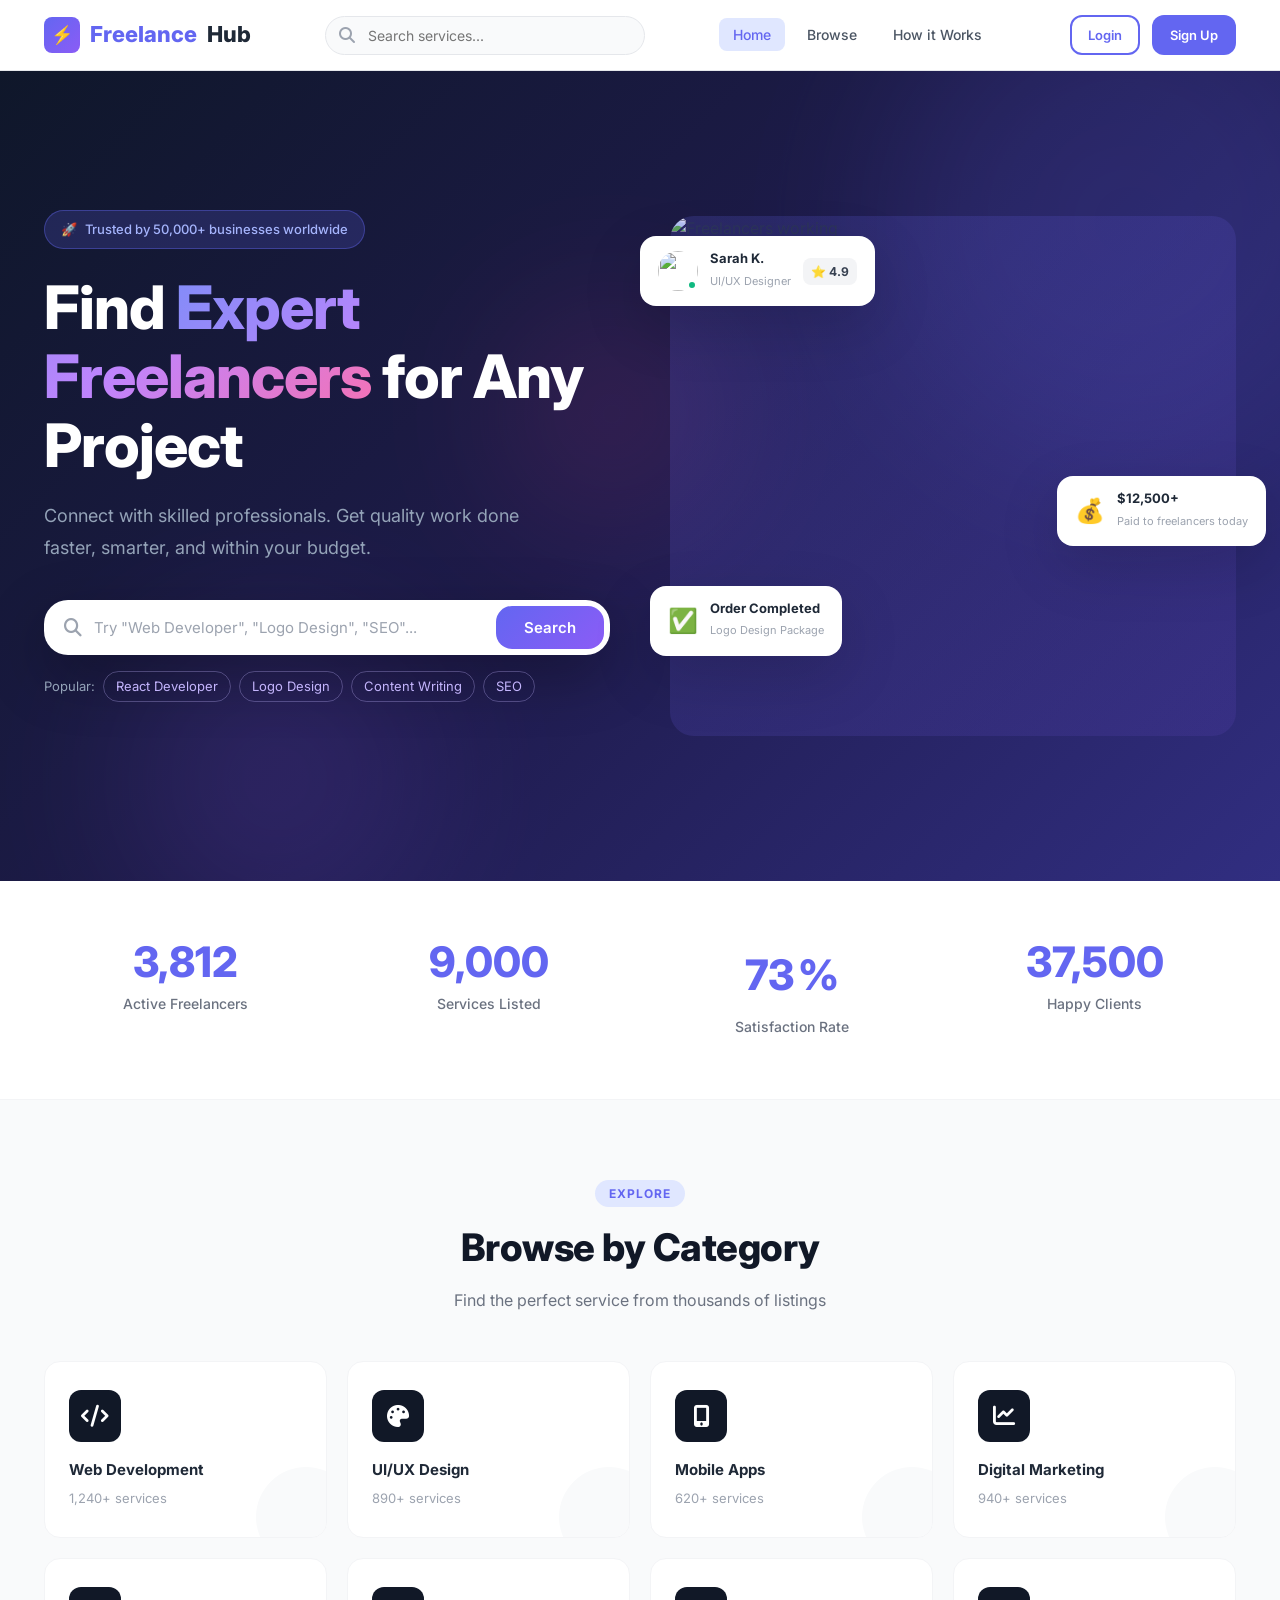
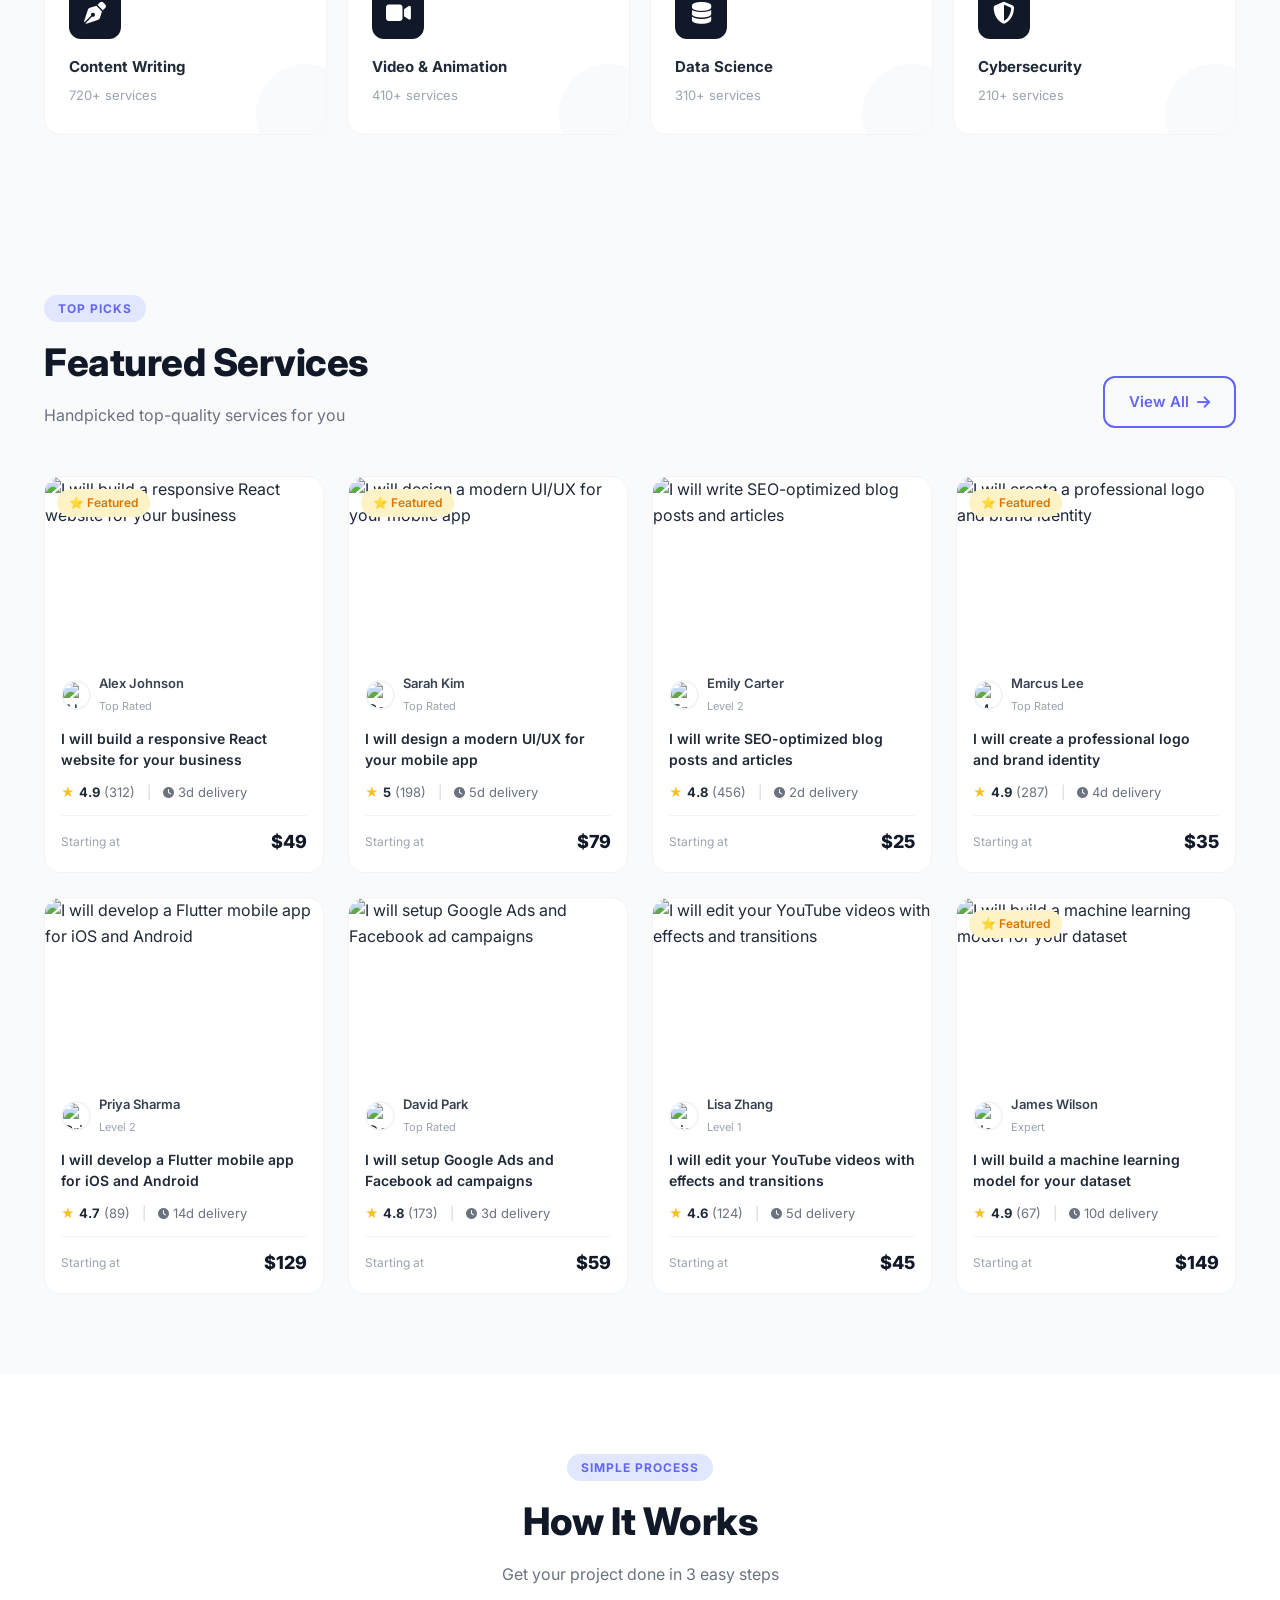
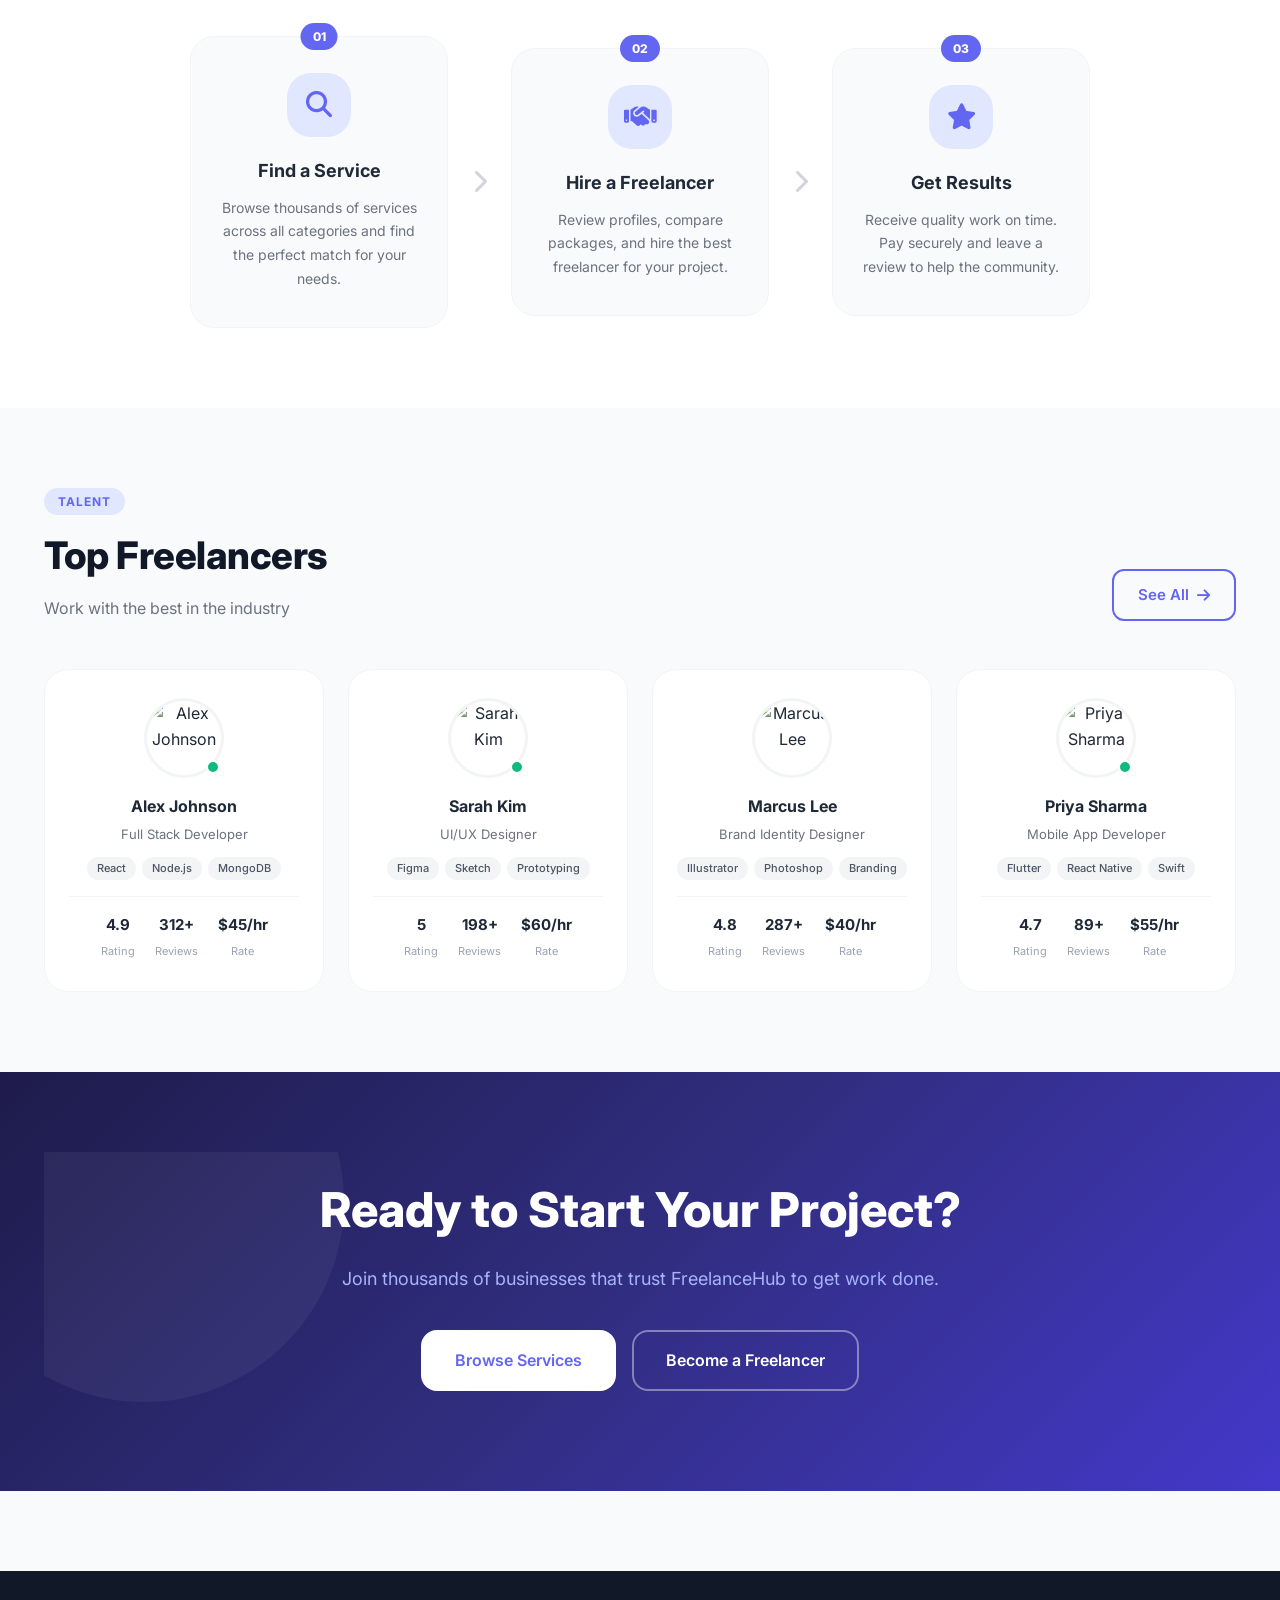
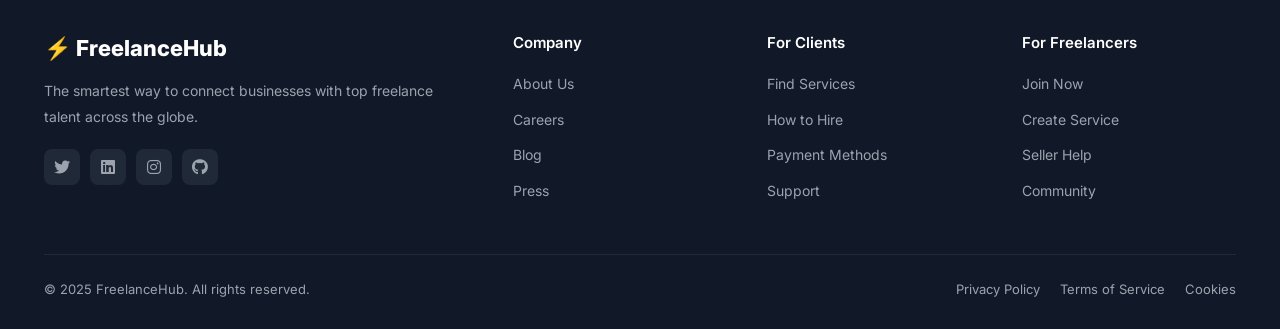
==== commit 53035b6c: "Update print statement from 'Hello' to 'Goodbye'" ====
--- a/index.html
+++ b/index.html
@@ -5,7 +5,8 @@
     <meta name="viewport" content="width=device-width, initial-scale=1.0" />
     <title>FreelanceHub — Find Top Freelance Services</title>
     <!-- YAHAN ADD KARO ↓ -->
-    <link rel="icon" type="image/svg+xml" href="assets/images/favicon.svg" />
+    <!-- YE ADD KARO -->
+<link rel="icon" href="data:image/svg+xml,<svg xmlns='http://www.w3.org/2000/svg' viewBox='0 0 32 32'><rect width='32' height='32' rx='8' fill='%23000000'/><polygon points='19,4 11,18 16,18 12,28 23,14 17,14 22,4' fill='white'/></svg>" />
     <link rel="stylesheet" href="css/style.css" />
     <link rel="stylesheet" href="css/home.css" />
     <link
@@ -19,13 +20,9 @@
       <div class="container">
         <div class="nav-inner">
           <a href="index.html" class="nav-logo">
-            <img
-              src="assets/images/logo.svg"
-              alt="FreelanceHub"
-              height="38"
-              style="display: block"
-            />
-          </a>
+  <div class="logo-icon">⚡</div>
+  Freelance<span>Hub</span>
+</a>
 
           <div class="nav-search">
             <i class="fa fa-search search-icon"></i>
